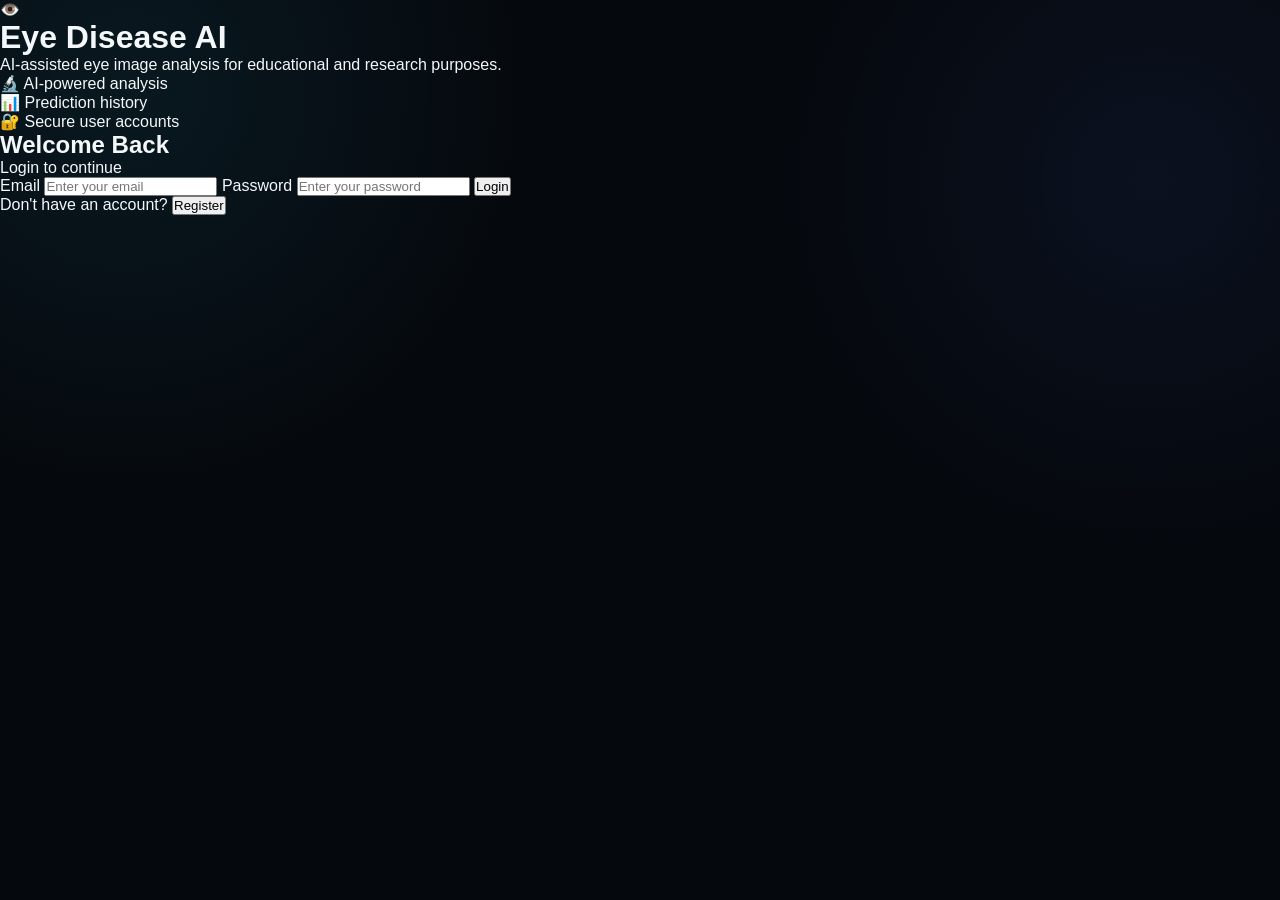
==== frontend/dashboard.html @ 9910bfcf "Initial working version of Eye Disease AI" ====
<!DOCTYPE html>
<html lang="en">

<head>

    <meta charset="UTF-8">

    <meta
        name="viewport"
        content="width=device-width, initial-scale=1.0"
    >

    <title>EyeAI — Intelligent Eye Analysis</title>

    <link
        rel="stylesheet"
        href="style.css"
    >

    <link
        rel="preconnect"
        href="https://fonts.googleapis.com"
    >

    <link
        rel="preconnect"
        href="https://fonts.gstatic.com"
        crossorigin
    >

    <link
        href="https://fonts.googleapis.com/css2?family=Inter:wght@400;500;600;700;800&family=Space+Grotesk:wght@500;600;700&display=swap"
        rel="stylesheet"
    >

</head>


<body>

    <!-- ======================================================
         BACKGROUND
    ======================================================= -->

    <div class="background-glow glow-one"></div>

    <div class="background-glow glow-two"></div>


    <!-- ======================================================
         DASHBOARD
    ======================================================= -->

    <div class="dashboard">


        <!-- ==================================================
             NAVBAR
        =================================================== -->

        <header class="dashboard-header">

            <div class="brand">

                <div class="brand-icon">
                    <span>◉</span>
                </div>

                <div class="brand-text">

                    <h1>
                        EyeAI
                    </h1>

                    <span>
                        Intelligent Vision Analysis
                    </span>

                </div>

            </div>


            <div class="header-right">

                <div class="user-status">

                    <span class="status-dot"></span>

                    <span id="welcome-message">
                        Welcome
                    </span>

                </div>


                <button
                    type="button"
                    id="logout-button"
                    class="logout-button"
                >
                    Logout
                </button>

            </div>

        </header>


        <!-- ==================================================
             MAIN
        =================================================== -->

        <main class="dashboard-content">


            <!-- =================================================
                 HERO
            ================================================== -->

            <section class="hero-section">

                <div class="hero-content">

                    <div class="eyebrow">

                        <span class="eyebrow-dot"></span>

                        AI-POWERED EYE ANALYSIS

                    </div>


                    <h2>

                        See beyond

                        <span>
                            what the eye can see.
                        </span>

                    </h2>


                    <p>

                        Upload a retinal or OCT image and let
                        our AI automatically identify the
                        image type and analyze it using the
                        appropriate trained model.

                    </p>


                    <div class="hero-features">

                        <div>

                            <span>
                                ✦
                            </span>

                            Automatic detection

                        </div>


                        <div>

                            <span>
                                ✦
                            </span>

                            AI-powered analysis

                        </div>


                        <div>

                            <span>
                                ✦
                            </span>

                            Instant results

                        </div>

                    </div>

                </div>


                <div class="hero-visual">

                    <div class="eye-orbit orbit-one"></div>

                    <div class="eye-orbit orbit-two"></div>

                    <div class="eye-core">

                        <div class="eye-pupil"></div>

                    </div>

                    <div class="visual-label">
                        AI VISION
                    </div>

                </div>

            </section>


            <!-- =================================================
                 DASHBOARD STATISTICS
            ================================================== -->

            <section
                class="stats-grid"
                id="dashboard-statistics"
            >

                <div class="stat-card">

                    <div class="stat-card-top">

                        <span class="stat-label">
                            TOTAL SCANS
                        </span>

                        <span class="stat-icon">
                            ◉
                        </span>

                    </div>

                    <strong
                        id="total-scans"
                        class="stat-value"
                    >
                        0
                    </strong>

                    <span class="stat-description">
                        All completed AI analyses
                    </span>

                </div>


                <div class="stat-card">

                    <div class="stat-card-top">

                        <span class="stat-label">
                            THIS WEEK
                        </span>

                        <span class="stat-icon">
                            ↗
                        </span>

                    </div>

                    <strong
                        id="weekly-scans"
                        class="stat-value"
                    >
                        0
                    </strong>

                    <span class="stat-description">
                        Analyses completed this week
                    </span>

                </div>


                <div class="stat-card">

                    <div class="stat-card-top">

                        <span class="stat-label">
                            MOST DETECTED
                        </span>

                        <span class="stat-icon">
                            ✦
                        </span>

                    </div>

                    <strong
                        id="most-detected"
                        class="stat-value stat-value-text"
                    >
                        -
                    </strong>

                    <span class="stat-description">
                        Most frequent prediction
                    </span>

                </div>


                <div class="stat-card">

                    <div class="stat-card-top">

                        <span class="stat-label">
                            AVG CONFIDENCE
                        </span>

                        <span class="stat-icon">
                            ✓
                        </span>

                    </div>

                    <strong
                        id="average-confidence"
                        class="stat-value"
                    >
                        0%
                    </strong>

                    <span class="stat-description">
                        Average model confidence
                    </span>

                </div>

            </section>


            <!-- =================================================
                 UPLOAD CARD
            ================================================== -->

            <section class="upload-card">


                <div class="section-heading">

                    <div>

                        <span class="section-kicker">
                            STEP 01
                        </span>


                        <h2>
                            Upload your image
                        </h2>


                        <p>

                            Our system automatically detects
                            whether your image is a Fundus
                            or OCT scan.

                        </p>

                    </div>


                    <div class="scan-badge">

                        <span class="pulse-dot"></span>

                        AI READY

                    </div>

                </div>


                <!-- =================================================
                     UPLOAD AREA
                ================================================== -->

                <div
                    class="upload-area"
                    id="upload-area"
                >

                    <input
                        type="file"
                        id="image-input"
                        accept="image/jpeg,image/jpg,image/png,image/webp"
                        hidden
                    >


                    <!-- EMPTY STATE -->

                    <div
                        id="upload-empty"
                        class="upload-empty"
                    >

                        <div class="upload-icon">

                            <svg
                                width="34"
                                height="34"
                                viewBox="0 0 24 24"
                                fill="none"
                                stroke="currentColor"
                                stroke-width="1.7"
                                stroke-linecap="round"
                                stroke-linejoin="round"
                            >

                                <path
                                    d="M12 16V4"
                                />

                                <path
                                    d="M7 9l5-5 5 5"
                                />

                                <path
                                    d="M5 20h14"
                                />

                            </svg>

                        </div>


                        <h3>
                            Drop your eye image here
                        </h3>


                        <p>
                            or select an image from your device
                        </p>


                        <button
                            type="button"
                            id="browse-button"
                            class="browse-button"
                        >
                            Browse Image
                        </button>


                        <span class="upload-formats">

                            JPG · JPEG · PNG · WEBP

                            <span>
                                •
                            </span>

                            MAX 10 MB

                        </span>

                    </div>


                    <!-- IMAGE PREVIEW -->

                    <div
                        id="image-preview-container"
                        class="image-preview-container"
                    >

                        <div class="preview-image-wrapper">

                            <img
                                id="image-preview"
                                src=""
                                alt="Selected eye image"
                            >


                            <div class="preview-overlay">

                                <span>
                                    IMAGE READY
                                </span>

                            </div>

                        </div>


                        <div class="preview-details">

                            <div>

                                <span class="preview-label">
                                    SELECTED IMAGE
                                </span>


                                <p
                                    id="selected-image-name"
                                >
                                    -
                                </p>

                            </div>


                            <button
                                type="button"
                                id="change-image-button"
                                class="change-image-button"
                            >
                                Change
                            </button>

                        </div>

                    </div>

                </div>


                <!-- =================================================
                     ANALYZE BUTTON
                ================================================== -->

                <div class="analyze-row">

                    <div
                        id="upload-message"
                        class="upload-message"
                    ></div>


                    <button
                        type="button"
                        id="predict-button"
                        class="analyze-button"
                    >

                        <span class="button-icon">
                            ✦
                        </span>


                        <span class="button-text">
                            Analyze Image
                        </span>


                        <span class="button-arrow">
                            →
                        </span>

                    </button>

                </div>


                <!-- ANALYZING STATE -->

                <div
                    id="analyzing-state"
                    class="analyzing-state"
                >

                    <div class="loading-ring"></div>


                    <div>

                        <strong>
                            Analyzing image...
                        </strong>


                        <span>

                            Detecting scan type and
                            running AI analysis

                        </span>

                    </div>

                </div>


            </section>


            <!-- =================================================
                 RESULT SECTION
            ================================================== -->

            <section
                id="result-section"
                class="result-card hidden"
            >


                <div class="result-header">

                    <div>

                        <span class="section-kicker">
                            STEP 02
                        </span>


                        <h2>
                            AI Analysis
                        </h2>

                    </div>


                    <!-- =================================================
                         REPORT BUTTONS
                    ================================================== -->

                    <div class="result-header-actions">

                        <button
                            type="button"
                            id="generate-report-button"
                            class="report-button"
                        >

                            <span>
                                ↓
                            </span>

                            Generate Report

                        </button>


                        <button
                            type="button"
                            id="print-report-button"
                            class="report-button secondary-report-button"
                        >

                            <span>
                                ⎙
                            </span>

                            Print

                        </button>


                        <div class="result-live">

                            <span class="pulse-dot"></span>

                            ANALYSIS COMPLETE

                        </div>

                    </div>

                </div>


                <!-- =================================================
                     DETECTION INFO
                ================================================== -->

                <div class="detection-strip">


                    <div class="detection-item">

                        <span>
                            IMAGE TYPE
                        </span>


                        <strong id="image-type">
                            -
                        </strong>

                    </div>


                    <div class="detection-divider"></div>


                    <div class="detection-item">

                        <span>
                            AI MODEL
                        </span>


                        <strong id="model-used">
                            -
                        </strong>

                    </div>


                    <div class="detection-divider"></div>


                    <div class="detection-item">

                        <span>
                            DETECTION CONFIDENCE
                        </span>


                        <strong id="image-type-confidence">
                            -
                        </strong>

                    </div>

                </div>


                <!-- =================================================
                     MAIN RESULT
                ================================================== -->

                <div class="result-main">


                    <div class="prediction-block">

                        <span class="result-label">
                            PREDICTED CONDITION
                        </span>


                        <h3 id="prediction">
                            -
                        </h3>


                        <p class="result-subtitle">
                            AI-assisted classification result
                        </p>

                    </div>


                    <!-- CONFIDENCE -->

                    <div class="confidence-block">

                        <span class="result-label">
                            MODEL CONFIDENCE
                        </span>


                        <div class="confidence-value">

                            <strong id="confidence">
                                -
                            </strong>

                        </div>


                        <div class="confidence-track">

                            <div
                                id="confidence-bar"
                                class="confidence-bar"
                            ></div>

                        </div>

                    </div>

                </div>


                <!-- =================================================
                     PROBABILITIES
                ================================================== -->

                <div class="probability-section">

                    <div class="subsection-heading">

                        <div>

                            <span class="section-kicker">
                                MODEL OUTPUT
                            </span>


                            <h3>
                                Class probabilities
                            </h3>

                        </div>

                    </div>


                    <div
                        id="probabilities"
                        class="probabilities"
                    ></div>

                </div>


                <!-- =================================================
                     DISEASE INFORMATION
                ================================================== -->

                <div
                    id="disease-information"
                    class="disease-information"
                >

                    <div class="disease-info-header">

                        <div class="info-icon">
                            ✦
                        </div>


                        <div>

                            <span class="section-kicker">
                                INSIGHT
                            </span>


                            <h3>
                                Condition information
                            </h3>

                        </div>

                    </div>


                    <div class="disease-info-grid">


                        <div class="info-card">

                            <span>
                                FULL NAME
                            </span>


                            <strong id="disease-full-name">
                                -
                            </strong>

                        </div>


                        <div class="info-card">

                            <span>
                                RISK LEVEL
                            </span>


                            <strong id="disease-risk-level">
                                -
                            </strong>

                        </div>


                        <div class="info-card info-card-wide">

                            <span>
                                ABOUT
                            </span>


                            <p id="disease-description">
                                -
                            </p>

                        </div>


                        <div class="info-card info-card-wide">

                            <span>
                                RECOMMENDATION
                            </span>


                            <p id="disease-recommendation">
                                -
                            </p>

                        </div>


                    </div>


                    <div class="medical-disclaimer">

                        <span>
                            ⚠
                        </span>


                        <p>

                            This AI result is intended for
                            educational and research purposes
                            only and should not be considered
                            a medical diagnosis. Consult a
                            qualified eye-care professional
                            for medical advice.

                        </p>

                    </div>

                </div>


            </section>


            <!-- =================================================
                 HISTORY
            ================================================== -->

            <section class="history-card">


                <div class="history-header">

                    <div>

                        <span class="section-kicker">
                            YOUR ACTIVITY
                        </span>


                        <h2>
                            Prediction history
                        </h2>


                        <p>
                            Your previous AI analyses
                            appear here.
                        </p>

                    </div>


                    <div class="history-count">

                        <span id="history-count">
                            0
                        </span>

                        SCANS

                    </div>

                </div>


                <div
                    id="history"
                    class="history"
                >

                    <div class="history-empty">

                        <div class="history-empty-icon">
                            ◌
                        </div>


                        <h3>
                            No predictions yet
                        </h3>


                        <p>

                            Your completed AI analyses
                            will appear here.

                        </p>

                    </div>

                </div>


            </section>


        </main>


        <!-- ==================================================
             FOOTER
        =================================================== -->

        <footer class="dashboard-footer">

            <div>

                <strong>
                    EyeAI
                </strong>

                <span>
                    Intelligent eye image analysis
                </span>

            </div>


            <span>
                AI-assisted • Research focused
            </span>

        </footer>


    </div>


    <!-- ======================================================
         TOAST
    ======================================================= -->

    <div
        id="toast"
        class="toast"
    >

        <span id="toast-icon">
            ✓
        </span>


        <span id="toast-message">
            Done
        </span>

    </div>


    <!-- ======================================================
         JAVASCRIPT
    ======================================================= -->

    <script src="./script.js?v=999"></script>

</body>

</html>
---- frontend/style.css ----
/* ============================================================
   EYEAI — PREMIUM DASHBOARD
   ============================================================ */

* {
    box-sizing: border-box;
    margin: 0;
    padding: 0;
}

:root {
    --bg: #05080d;
    --bg-soft: #090e16;
    --card: rgba(13, 20, 31, 0.82);
    --card-hover: rgba(18, 27, 41, 0.92);

    --border: rgba(255, 255, 255, 0.08);
    --border-bright: rgba(70, 220, 255, 0.28);

    --text: #f4f8fb;
    --text-soft: #9aa8b8;
    --text-muted: #647384;

    --cyan: #35dcff;
    --cyan-soft: rgba(53, 220, 255, 0.12);

    --blue: #4c7dff;
    --green: #46e6a5;

    --danger: #ff6b7a;

    --radius: 22px;
}


/* ============================================================
   BODY
   ============================================================ */

html {
    scroll-behavior: smooth;
}

body {
    min-height: 100vh;

    font-family:
        "Inter",
        Arial,
        sans-serif;

    background:
        radial-gradient(
            circle at 10% 10%,
            rgba(53, 220, 255, 0.08),
            transparent 30%
        ),
        radial-gradient(
            circle at 90% 20%,
            rgba(76, 125, 255, 0.08),
            transparent 28%
        ),
        var(--bg);

    color: var(--text);

    overflow-x: hidden;
}


/* ============================================================
   BACKGROUND GLOW
   ============================================================ */

.background-glow {
    position: fixed;

    width: 500px;
    height: 500px;

    border-radius: 50%;

    filter: blur(120px);

    opacity: 0.08;

    pointer-events: none;

    z-index: 0;
}

.glow-one {
    top: -250px;
    left: -200px;

    background: var(--cyan);
}

.glow-two {
    right: -250px;
    bottom: -250px;

    background: var(--blue);
}


/* ============================================================
   DASHBOARD
   ============================================================ */

.dashboard {
    position: relative;

    min-height: 100vh;

    z-index: 1;
}


/* ============================================================
   HEADER
   ============================================================ */

.dashboard-header {
    position: sticky;

    top: 0;

    z-index: 50;

    height: 82px;

    padding:
        0 5vw;

    display: flex;

    justify-content: space-between;

    align-items: center;

    background:
        rgba(5, 8, 13, 0.78);

    backdrop-filter:
        blur(20px);

    -webkit-backdrop-filter:
        blur(20px);

    border-bottom:
        1px solid var(--border);
}


/* ============================================================
   BRAND
   ============================================================ */

.brand {
    display: flex;

    align-items: center;

    gap: 13px;
}

.brand-icon {
    width: 42px;
    height: 42px;

    display: flex;

    align-items: center;
    justify-content: center;

    border-radius: 13px;

    color: var(--cyan);

    background:
        linear-gradient(
            135deg,
            rgba(53, 220, 255, 0.16),
            rgba(76, 125, 255, 0.08)
        );

    border:
        1px solid
        rgba(53, 220, 255, 0.25);

    box-shadow:
        0 0 25px
        rgba(53, 220, 255, 0.08);
}

.brand-icon span {
    font-size: 25px;

    text-shadow:
        0 0 15px
        rgba(53, 220, 255, 0.8);
}

.brand-text h1 {
    font-family:
        "Space Grotesk",
        sans-serif;

    font-size: 20px;

    letter-spacing: -0.5px;
}

.brand-text span {
    display: block;

    margin-top: 2px;

    font-size: 10px;

    color: var(--text-muted);

    letter-spacing: 1.2px;

    text-transform: uppercase;
}


/* ============================================================
   HEADER RIGHT
   ============================================================ */

.header-right {
    display: flex;

    align-items: center;

    gap: 18px;
}

.user-status {
    display: flex;

    align-items: center;

    gap: 8px;

    color: var(--text-soft);

    font-size: 13px;
}

.status-dot,
.pulse-dot {
    width: 7px;
    height: 7px;

    display: inline-block;

    border-radius: 50%;

    background: var(--green);

    box-shadow:
        0 0 10px
        rgba(70, 230, 165, 0.8);

    animation:
        pulse 2s infinite;
}

@keyframes pulse {

    0%,
    100% {
        opacity: 1;
        transform: scale(1);
    }

    50% {
        opacity: 0.45;
        transform: scale(0.75);
    }
}


/* ============================================================
   LOGOUT
   ============================================================ */

.logout-button {
    padding:
        10px 17px;

    border:
        1px solid var(--border);

    border-radius: 11px;

    background:
        rgba(255, 255, 255, 0.035);

    color: var(--text-soft);

    font-size: 13px;

    cursor: pointer;

    transition:
        0.25s ease;
}

.logout-button:hover {
    color: white;

    border-color:
        rgba(255, 107, 122, 0.35);

    background:
        rgba(255, 107, 122, 0.08);

    transform:
        translateY(-1px);
}


/* ============================================================
   MAIN CONTENT
   ============================================================ */

.dashboard-content {
    width: min(
        1180px,
        92%
    );

    margin:
        0 auto;

    padding:
        70px 0 50px;
}


/* ============================================================
   HERO
   ============================================================ */

.hero-section {
    min-height: 430px;

    display: flex;

    align-items: center;

    justify-content: space-between;

    gap: 60px;

    margin-bottom: 45px;
}

.hero-content {
    max-width: 690px;
}

.eyebrow {
    display: inline-flex;

    align-items: center;

    gap: 9px;

    padding:
        8px 13px;

    margin-bottom: 20px;

    border:
        1px solid
        rgba(53, 220, 255, 0.18);

    border-radius: 100px;

    background:
        rgba(53, 220, 255, 0.055);

    color: var(--cyan);

    font-size: 10px;

    font-weight: 700;

    letter-spacing: 1.8px;
}

.eyebrow-dot {
    width: 6px;
    height: 6px;

    border-radius: 50%;

    background: var(--cyan);

    box-shadow:
        0 0 10px
        var(--cyan);
}

.hero-content h2 {
    max-width: 720px;

    font-family:
        "Space Grotesk",
        sans-serif;

    font-size:
        clamp(46px, 6vw, 76px);

    line-height: 0.98;

    letter-spacing: -3px;

    font-weight: 700;

    margin-bottom: 26px;
}

.hero-content h2 span {
    display: block;

    background:
        linear-gradient(
            90deg,
            var(--cyan),
            #7c9cff
        );

    -webkit-background-clip:
        text;

    background-clip:
        text;

    color: transparent;
}

.hero-content > p {
    max-width: 650px;

    color: var(--text-soft);

    font-size: 16px;

    line-height: 1.75;
}

.hero-features {
    display: flex;

    flex-wrap: wrap;

    gap: 18px;

    margin-top: 28px;
}

.hero-features div {
    color: #8796a8;

    font-size: 12px;

    display: flex;

    align-items: center;

    gap: 7px;
}

.hero-features span {
    color: var(--cyan);
}


/* ============================================================
   HERO VISUAL
   ============================================================ */

.hero-visual {
    position: relative;

    width: 310px;
    height: 310px;

    flex-shrink: 0;

    display: flex;

    align-items: center;
    justify-content: center;
}

.eye-orbit {
    position: absolute;

    border-radius: 50%;

    border:
        1px solid
        rgba(53, 220, 255, 0.12);
}

.orbit-one {
    width: 280px;
    height: 280px;

    animation:
        rotate 18s linear infinite;
}

.orbit-two {
    width: 210px;
    height: 210px;

    border-color:
        rgba(76, 125, 255, 0.15);

    animation:
        rotate-reverse 13s linear infinite;
}

@keyframes rotate {
    from {
        transform: rotate(0);
    }

    to {
        transform: rotate(360deg);
    }
}

@keyframes rotate-reverse {
    from {
        transform: rotate(360deg);
    }

    to {
        transform: rotate(0);
    }
}

.eye-core {
    position: relative;

    width: 145px;
    height: 145px;

    border-radius: 50%;

    display: flex;

    align-items: center;
    justify-content: center;

    background:
        radial-gradient(
            circle,
            rgba(53, 220, 255, 0.28),
            rgba(53, 220, 255, 0.04) 55%,
            transparent 70%
        );

    border:
        1px solid
        rgba(53, 220, 255, 0.28);

    box-shadow:
        0 0 80px
        rgba(53, 220, 255, 0.14),
        inset 0 0 50px
        rgba(53, 220, 255, 0.08);

    animation:
        breathe 4s ease-in-out infinite;
}

@keyframes breathe {

    0%,
    100% {
        transform: scale(1);
    }

    50% {
        transform: scale(1.04);
    }
}

.eye-pupil {
    width: 53px;
    height: 53px;

    border-radius: 50%;

    background:
        radial-gradient(
            circle at 35% 30%,
            #b9f6ff,
            var(--cyan) 18%,
            #0b1e2c 50%,
            #02070b 72%
        );

    box-shadow:
        0 0 35px
        rgba(53, 220, 255, 0.55);
}

.visual-label {
    position: absolute;

    bottom: -8px;

    padding:
        7px 13px;

    border:
        1px solid var(--border);

    border-radius: 100px;

    background:
        rgba(7, 12, 19, 0.8);

    color: var(--text-muted);

    font-size: 9px;

    letter-spacing: 2px;
}


/* ============================================================
   GENERAL CARD
   ============================================================ */

.upload-card,
.result-card,
.history-card {
    position: relative;

    margin-bottom: 24px;

    padding: 34px;

    border:
        1px solid var(--border);

    border-radius: var(--radius);

    background:
        linear-gradient(
            145deg,
            rgba(17, 25, 38, 0.88),
            rgba(8, 13, 21, 0.82)
        );

    box-shadow:
        0 25px 80px
        rgba(0, 0, 0, 0.24);

    overflow: hidden;
}

.upload-card::before,
.result-card::before,
.history-card::before {
    content: "";

    position: absolute;

    top: 0;
    left: 8%;

    width: 84%;
    height: 1px;

    background:
        linear-gradient(
            90deg,
            transparent,
            rgba(53, 220, 255, 0.35),
            transparent
        );
}


/* ============================================================
   SECTION HEADING
   ============================================================ */

.section-heading,
.result-header,
.history-header {
    display: flex;

    align-items: flex-start;

    justify-content: space-between;

    gap: 25px;
}

.section-kicker {
    display: block;

    margin-bottom: 8px;

    color: var(--cyan);

    font-size: 9px;

    font-weight: 700;

    letter-spacing: 1.8px;
}

.section-heading h2,
.result-header h2,
.history-header h2 {
    font-family:
        "Space Grotesk",
        sans-serif;

    font-size: 28px;

    letter-spacing: -1px;
}

.section-heading p,
.history-header p {
    margin-top: 8px;

    color: var(--text-muted);

    font-size: 13px;

    line-height: 1.6;
}


/* ============================================================
   SCAN BADGE
   ============================================================ */

.scan-badge,
.result-live {
    display: flex;

    align-items: center;

    gap: 8px;

    padding:
        8px 12px;

    border:
        1px solid
        rgba(70, 230, 165, 0.16);

    border-radius: 100px;

    color: var(--green);

    background:
        rgba(70, 230, 165, 0.045);

    font-size: 9px;

    font-weight: 700;

    letter-spacing: 1.3px;

    white-space: nowrap;
}


/* ============================================================
   UPLOAD AREA
   ============================================================ */

.upload-area {
    position: relative;

    min-height: 330px;

    margin-top: 30px;

    border:
        1px dashed
        rgba(53, 220, 255, 0.24);

    border-radius: 18px;

    background:
        radial-gradient(
            circle at center,
            rgba(53, 220, 255, 0.035),
            transparent 55%
        );

    transition:
        0.3s ease;
}

.upload-area:hover,
.upload-area.dragover {
    border-color:
        rgba(53, 220, 255, 0.55);

    background:
        radial-gradient(
            circle at center,
            rgba(53, 220, 255, 0.08),
            transparent 60%
        );

    box-shadow:
        inset 0 0 50px
        rgba(53, 220, 255, 0.025);
}


/* ============================================================
   EMPTY UPLOAD
   ============================================================ */

.upload-empty {
    min-height: 330px;

    display: flex;

    flex-direction: column;

    align-items: center;
    justify-content: center;

    text-align: center;

    padding: 30px;
}

.upload-icon {
    width: 70px;
    height: 70px;

    display: flex;

    align-items: center;
    justify-content: center;

    margin-bottom: 20px;

    border:
        1px solid
        rgba(53, 220, 255, 0.2);

    border-radius: 20px;

    color: var(--cyan);

    background:
        rgba(53, 220, 255, 0.055);

    box-shadow:
        0 0 35px
        rgba(53, 220, 255, 0.07);
}

.upload-empty h3 {
    font-family:
        "Space Grotesk",
        sans-serif;

    font-size: 20px;

    margin-bottom: 7px;
}

.upload-empty p {
    color: var(--text-muted);

    font-size: 13px;

    margin-bottom: 20px;
}

.browse-button {
    padding:
        11px 21px;

    border:
        1px solid
        rgba(53, 220, 255, 0.28);

    border-radius: 11px;

    background:
        rgba(53, 220, 255, 0.07);

    color: var(--cyan);

    font-size: 12px;

    font-weight: 600;

    cursor: pointer;

    transition:
        0.25s ease;
}

.browse-button:hover {
    background:
        rgba(53, 220, 255, 0.14);

    border-color:
        rgba(53, 220, 255, 0.5);

    transform:
        translateY(-2px);
}

.upload-formats {
    margin-top: 20px;

    color: var(--text-muted);

    font-size: 9px;

    letter-spacing: 1.1px;
}

.upload-formats span {
    margin: 0 7px;

    color: var(--cyan);
}


/* ============================================================
   IMAGE PREVIEW
   ============================================================ */

.image-preview-container {
    display: none;

    min-height: 330px;

    padding: 25px;
}

.preview-image-wrapper {
    position: relative;

    height: 245px;

    display: flex;

    justify-content: center;
    align-items: center;

    border-radius: 15px;

    overflow: hidden;

    background:
        #05090f;

    border:
        1px solid var(--border);
}

.preview-image-wrapper img {
    max-width: 90%;
    max-height: 220px;

    width: auto;
    height: auto;

    object-fit: contain;

    border-radius: 10px;
}

.preview-overlay {
    position: absolute;

    top: 12px;
    right: 12px;

    padding:
        6px 10px;

    border-radius: 8px;

    background:
        rgba(5, 8, 13, 0.78);

    border:
        1px solid
        rgba(70, 230, 165, 0.18);

    color: var(--green);

    font-size: 8px;

    letter-spacing: 1px;
}

.preview-details {
    display: flex;

    justify-content: space-between;

    align-items: center;

    gap: 15px;

    padding-top: 15px;
}

.preview-label {
    display: block;

    margin-bottom: 5px;

    color: var(--text-muted);

    font-size: 8px;

    letter-spacing: 1.4px;
}

.preview-details p {
    color: var(--text-soft);

    font-size: 13px;

    word-break: break-all;
}

.change-image-button {
    padding:
        8px 13px;

    border:
        1px solid var(--border);

    border-radius: 9px;

    background:
        rgba(255, 255, 255, 0.03);

    color: var(--text-soft);

    cursor: pointer;

    font-size: 11px;
}


/* ============================================================
   ANALYZE ROW
   ============================================================ */

.analyze-row {
    display: flex;

    align-items: center;

    justify-content: space-between;

    gap: 20px;

    margin-top: 22px;
}

.upload-message {
    min-height: 20px;

    color: var(--text-muted);

    font-size: 12px;
}


/* ============================================================
   ANALYZE BUTTON
   ============================================================ */

.analyze-button {
    min-width: 210px;

    padding:
        14px 18px;

    display: flex;

    align-items: center;

    justify-content: center;

    gap: 12px;

    border: 0;

    border-radius: 13px;

    background:
        linear-gradient(
            135deg,
            var(--cyan),
            #4e91ff
        );

    color: #031018;

    font-size: 12px;

    font-weight: 800;

    letter-spacing: 0.3px;

    cursor: pointer;

    box-shadow:
        0 10px 35px
        rgba(53, 220, 255, 0.15);

    transition:
        0.25s ease;
}

.analyze-button:hover {
    transform:
        translateY(-2px);

    box-shadow:
        0 14px 40px
        rgba(53, 220, 255, 0.24);
}

.analyze-button:disabled {
    opacity: 0.5;

    cursor: not-allowed;

    transform: none;
}

.button-icon {
    font-size: 16px;
}

.button-arrow {
    font-size: 18px;
}


/* ============================================================
   ANALYZING STATE
   ============================================================ */

.analyzing-state {
    display: none;

    align-items: center;

    gap: 15px;

    margin-top: 20px;

    padding:
        15px 17px;

    border:
        1px solid
        rgba(53, 220, 255, 0.12);

    border-radius: 13px;

    background:
        rgba(53, 220, 255, 0.035);
}

.analyzing-state strong {
    display: block;

    font-size: 12px;

    margin-bottom: 4px;
}

.analyzing-state span {
    color: var(--text-muted);

    font-size: 11px;
}

.loading-ring {
    width: 25px;
    height: 25px;

    border:
        2px solid
        rgba(53, 220, 255, 0.12);

    border-top-color:
        var(--cyan);

    border-radius: 50%;

    animation:
        spin 0.8s linear infinite;
}

@keyframes spin {
    to {
        transform: rotate(360deg);
    }
}


/* ============================================================
   RESULT
   ============================================================ */

.result-card {
    animation:
        result-in 0.5s ease;
}

@keyframes result-in {

    from {
        opacity: 0;
        transform: translateY(18px);
    }

    to {
        opacity: 1;
        transform: translateY(0);
    }
}


/* ============================================================
   DETECTION STRIP
   ============================================================ */

.detection-strip {
    display: flex;

    align-items: center;

    margin-top: 28px;

    padding:
        18px 20px;

    border:
        1px solid var(--border);

    border-radius: 15px;

    background:
        rgba(255, 255, 255, 0.02);
}

.detection-item {
    flex: 1;
}

.detection-item span {
    display: block;

    margin-bottom: 6px;

    color: var(--text-muted);

    font-size: 8px;

    letter-spacing: 1.4px;
}

.detection-item strong {
    font-size: 13px;

    color: var(--text-soft);
}

.detection-divider {
    width: 1px;

    height: 30px;

    background:
        var(--border);

    margin:
        0 20px;
}


/* ============================================================
   RESULT MAIN
   ============================================================ */

.result-main {
    display: grid;

    grid-template-columns:
        1.4fr 0.8fr;

    gap: 20px;

    margin-top: 20px;
}

.prediction-block,
.confidence-block {
    padding: 25px;

    border:
        1px solid var(--border);

    border-radius: 17px;

    background:
        rgba(255, 255, 255, 0.02);
}

.result-label {
    display: block;

    margin-bottom: 10px;

    color: var(--text-muted);

    font-size: 9px;

    font-weight: 700;

    letter-spacing: 1.5px;
}

#prediction {
    font-family:
        "Space Grotesk",
        sans-serif;

    font-size:
        clamp(28px, 4vw, 42px);

    line-height: 1.05;

    letter-spacing: -1.5px;

    background:
        linear-gradient(
            90deg,
            #fff,
            var(--cyan)
        );

    -webkit-background-clip:
        text;

    background-clip:
        text;

    color: transparent;
}

.result-subtitle {
    margin-top: 10px;

    color: var(--text-muted);

    font-size: 11px;
}

.confidence-value strong {
    font-family:
        "Space Grotesk",
        sans-serif;

    font-size: 38px;

    color: var(--cyan);
}

.confidence-track {
    width: 100%;

    height: 6px;

    margin-top: 16px;

    overflow: hidden;

    border-radius: 20px;

    background:
        rgba(255, 255, 255, 0.06);
}

.confidence-bar {
    width: 0%;

    height: 100%;

    border-radius: 20px;

    background:
        linear-gradient(
            90deg,
            var(--cyan),
            var(--blue)
        );

    box-shadow:
        0 0 14px
        rgba(53, 220, 255, 0.45);

    transition:
        width 1s ease;
}


/* ============================================================
   PROBABILITIES
   ============================================================ */

.probability-section {
    margin-top: 25px;

    padding: 25px;

    border:
        1px solid var(--border);

    border-radius: 17px;

    background:
        rgba(255, 255, 255, 0.02);
}

.subsection-heading h3 {
    font-family:
        "Space Grotesk",
        sans-serif;

    font-size: 18px;
}

.probabilities {
    margin-top: 20px;
}

.probability-row {
    margin-bottom: 17px;
}

.probability-label {
    display: flex;

    justify-content: space-between;

    gap: 20px;

    margin-bottom: 7px;

    color: var(--text-soft);

    font-size: 11px;
}

.probability-label span:last-child {
    color: var(--cyan);

    font-weight: 700;
}

.probability-bar {
    width: 100%;

    height: 7px;

    overflow: hidden;

    border-radius: 20px;

    background:
        rgba(255, 255, 255, 0.055);
}

.probability-fill {
    width: 0%;

    height: 100%;

    border-radius: 20px;

    background:
        linear-gradient(
            90deg,
            #287fff,
            var(--cyan)
        );

    transition:
        width 0.9s ease;
}


/* ============================================================
   DISEASE INFORMATION
   ============================================================ */

.disease-information {
    margin-top: 25px;

    padding: 25px;

    border:
        1px solid
        rgba(53, 220, 255, 0.09);

    border-radius: 17px;

    background:
        rgba(53, 220, 255, 0.025);
}

.disease-info-header {
    display: flex;

    align-items: center;

    gap: 12px;

    margin-bottom: 20px;
}

.info-icon {
    width: 37px;
    height: 37px;

    display: flex;

    align-items: center;
    justify-content: center;

    border-radius: 11px;

    color: var(--cyan);

    background:
        rgba(53, 220, 255, 0.08);

    border:
        1px solid
        rgba(53, 220, 255, 0.12);
}

.disease-info-header h3 {
    font-family:
        "Space Grotesk",
        sans-serif;

    font-size: 18px;
}

.disease-info-grid {
    display: grid;

    grid-template-columns:
        1fr 1fr;

    gap: 12px;
}

.info-card {
    padding: 17px;

    border:
        1px solid var(--border);

    border-radius: 13px;

    background:
        rgba(255, 255, 255, 0.018);
}

.info-card-wide {
    grid-column:
        1 / -1;
}

.info-card > span {
    display: block;

    margin-bottom: 7px;

    color: var(--text-muted);

    font-size: 8px;

    letter-spacing: 1.3px;
}

.info-card strong,
.info-card p {
    color: var(--text-soft);

    font-size: 12px;

    line-height: 1.65;
}

.medical-disclaimer {
    display: flex;

    align-items: flex-start;

    gap: 10px;

    margin-top: 17px;

    padding: 12px;

    border-radius: 11px;

    background:
        rgba(255, 193, 77, 0.04);

    border:
        1px solid
        rgba(255, 193, 77, 0.08);

    color: #8e8b80;

    font-size: 10px;

    line-height: 1.6;
}


/* ============================================================
   HISTORY
   ============================================================ */

.history-header {
    align-items: center;
}

.history-count {
    display: flex;

    flex-direction: column;

    align-items: flex-end;

    gap: 3px;

    color: var(--text-muted);

    font-size: 8px;

    letter-spacing: 1.5px;
}

.history-count span {
    color: var(--cyan);

    font-family:
        "Space Grotesk",
        sans-serif;

    font-size: 28px;

    letter-spacing: 0;
}

.history {
    margin-top: 25px;
}

.history-item {
    display: grid;

    grid-template-columns:
        1.5fr 0.8fr 1fr 0.7fr;

    gap: 15px;

    align-items: center;

    padding:
        17px;

    margin-top: 10px;

    border:
        1px solid var(--border);

    border-radius: 13px;

    background:
        rgba(255, 255, 255, 0.018);

    transition:
        0.2s ease;
}

.history-item:hover {
    background:
        rgba(53, 220, 255, 0.035);

    border-color:
        rgba(53, 220, 255, 0.13);
}

.history-item strong {
    color: var(--text);

    font-size: 12px;
}

.history-item span {
    color: var(--text-muted);

    font-size: 10px;
}

.history-empty {
    min-height: 180px;

    display: flex;

    flex-direction: column;

    align-items: center;
    justify-content: center;

    text-align: center;
}

.history-empty-icon {
    width: 55px;
    height: 55px;

    display: flex;

    align-items: center;
    justify-content: center;

    margin-bottom: 15px;

    border:
        1px solid var(--border);

    border-radius: 17px;

    color: var(--text-muted);

    font-size: 25px;

    background:
        rgba(255, 255, 255, 0.025);
}

.history-empty h3 {
    font-family:
        "Space Grotesk",
        sans-serif;

    font-size: 16px;

    margin-bottom: 5px;
}

.history-empty p {
    color: var(--text-muted);

    font-size: 11px;
}


/* ============================================================
   FOOTER
   ============================================================ */

.dashboard-footer {
    width: min(
        1180px,
        92%
    );

    margin:
        0 auto;

    padding:
        25px 0 35px;

    display: flex;

    justify-content: space-between;

    gap: 20px;

    border-top:
        1px solid var(--border);

    color: var(--text-muted);

    font-size: 10px;
}

.dashboard-footer strong {
    display: block;

    margin-bottom: 4px;

    color: var(--text-soft);

    font-family:
        "Space Grotesk",
        sans-serif;

    font-size: 13px;
}

.dashboard-footer span {
    letter-spacing: 0.3px;
}


/* ============================================================
   TOAST
   ============================================================ */

.toast {
    position: fixed;

    right: 25px;
    bottom: 25px;

    z-index: 100;

    display: flex;

    align-items: center;

    gap: 10px;

    padding:
        12px 16px;

    border:
        1px solid var(--border);

    border-radius: 12px;

    background:
        rgba(12, 19, 29, 0.92);

    backdrop-filter:
        blur(15px);

    color: var(--text);

    font-size: 11px;

    box-shadow:
        0 15px 50px
        rgba(0, 0, 0, 0.3);

    transform:
        translateY(20px);

    opacity: 0;

    pointer-events: none;

    transition:
        0.3s ease;
}

.toast.show {
    transform:
        translateY(0);

    opacity: 1;
}

#toast-icon {
    color: var(--green);
}


/* ============================================================
   HIDDEN
   ============================================================ */

.hidden {
    display: none !important;
}


/* ============================================================
   RESPONSIVE
   ============================================================ */

@media (max-width: 900px) {

    .hero-section {
        min-height: auto;

        flex-direction: column;

        align-items: flex-start;

        gap: 35px;
    }

    .hero-visual {
        align-self: center;
    }

    .result-main {
        grid-template-columns: 1fr;
    }

}


@media (max-width: 700px) {

    .dashboard-header {
        height: auto;

        padding:
            15px 4%;

        gap: 15px;
    }

    .brand-text span {
        display: none;
    }

    .user-status {
        display: none;
    }

    .dashboard-content {
        width: 92%;

        padding-top: 45px;
    }

    .hero-content h2 {
        font-size: 46px;

        letter-spacing: -2px;
    }

    .hero-visual {
        width: 240px;
        height: 240px;
    }

    .orbit-one {
        width: 220px;
        height: 220px;
    }

    .orbit-two {
        width: 165px;
        height: 165px;
    }

    .eye-core {
        width: 115px;
        height: 115px;
    }

    .eye-pupil {
        width: 42px;
        height: 42px;
    }

    .upload-card,
    .result-card,
    .history-card {
        padding: 22px;

        border-radius: 18px;
    }

    .section-heading,
    .result-header,
    .history-header {
        flex-direction: column;
    }

    .scan-badge,
    .result-live {
        align-self: flex-start;
    }

    .analyze-row {
        flex-direction: column;

        align-items: stretch;
    }

    .analyze-button {
        width: 100%;
    }

    .detection-strip {
        flex-direction: column;

        align-items: stretch;

        gap: 15px;
    }

    .detection-divider {
        width: 100%;
        height: 1px;

        margin: 0;
    }

    .disease-info-grid {
        grid-template-columns: 1fr;
    }

    .info-card-wide {
        grid-column: auto;
    }

    .history-item {
        grid-template-columns: 1fr 1fr;
    }

    .dashboard-footer {
        flex-direction: column;
    }

}


@media (max-width: 450px) {

    .brand-text h1 {
        font-size: 18px;
    }

    .hero-content h2 {
        font-size: 39px;
    }

    .hero-content > p {
        font-size: 14px;
    }

    .hero-features {
        flex-direction: column;

        gap: 10px;
    }

    .upload-area {
        min-height: 300px;
    }

    .upload-empty {
        min-height: 300px;

        padding: 20px;
    }

    .preview-image-wrapper {
        height: 210px;
    }

    .disease-information,
    .probability-section,
    .prediction-block,
    .confidence-block {
        padding: 18px;
    }

    .history-item {
        grid-template-columns: 1fr;
    }

}
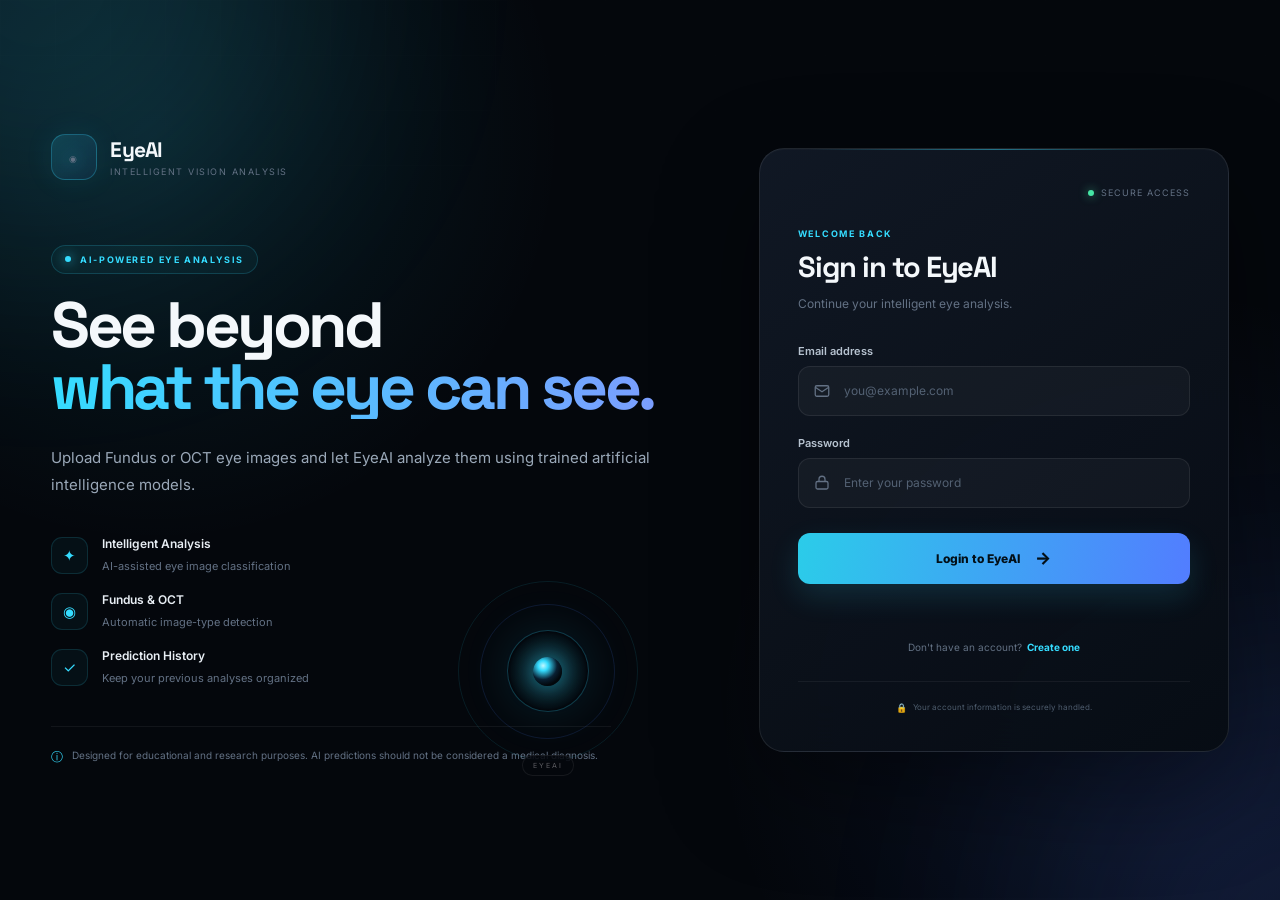
==== commit 6ed32d3c: "code release 18 aug" ====
--- a/frontend/dashboard.html
+++ b/frontend/dashboard.html
@@ -92,17 +92,138 @@
                     </span>
 
                 </div>
-
-
-                <button
-                    type="button"
-                    id="logout-button"
-                    class="logout-button"
-                >
-                    Logout
-                </button>
-
-            </div>
+                <!-- USER PROFILE BUTTON -->
+<button
+    type="button"
+    id="profile-button"
+    class="profile-button"
+    aria-label="Open user profile"
+>
+    <span class="profile-avatar" id="profile-avatar">
+        U
+    </span>
+
+    <span class="profile-button-info">
+        <strong id="profile-name">
+            User
+        </strong>
+
+        <small id="profile-email">
+            user@example.com
+        </small>
+    </span>
+
+    <span class="profile-chevron">
+        ▾
+    </span>
+</button>
+
+
+<!-- USER PROFILE POPUP -->
+<div
+    id="profile-popup"
+    class="profile-popup hidden"
+>
+
+    <div class="profile-popup-header">
+
+        <div
+            class="profile-large-avatar"
+            id="profile-large-avatar"
+        >
+            U
+        </div>
+
+        <div>
+
+            <h3 id="profile-popup-name">
+                User
+            </h3>
+
+            <span id="profile-popup-email">
+                user@example.com
+            </span>
+
+        </div>
+
+    </div>
+
+
+    <div class="profile-divider"></div>
+
+
+    <div class="profile-detail">
+
+        <span class="profile-detail-icon">
+            🆔
+        </span>
+
+        <div>
+
+            <small>
+                USER ID
+            </small>
+
+            <strong id="profile-user-id">
+                —
+            </strong>
+
+        </div>
+
+    </div>
+
+
+    <div class="profile-detail">
+
+        <span class="profile-detail-icon">
+            ✉
+        </span>
+
+        <div>
+
+            <small>
+                EMAIL
+            </small>
+
+            <strong id="profile-detail-email">
+                —
+            </strong>
+
+        </div>
+
+    </div>
+
+
+    <div class="profile-detail">
+
+        <span class="profile-detail-icon">
+            👤
+        </span>
+
+        <div>
+
+            <small>
+                ACCOUNT NAME
+            </small>
+
+            <strong id="profile-detail-name">
+                —
+            </strong>
+
+        </div>
+
+    </div>
+
+
+    <button
+        type="button"
+        id="profile-logout-button"
+        class="profile-logout-button"
+    >
+        Logout
+    </button>
+
+
 
         </header>
 
--- a/frontend/style.css
+++ b/frontend/style.css
@@ -2112,4 +2112,2123 @@
         grid-template-columns: 1fr;
     }
 
+}
+
+
+/* ============================================================
+   EYEAi — PREMIUM LOGIN / REGISTER PAGE
+   ============================================================ */
+
+
+/* ============================================================
+   AUTH VARIABLES
+   ============================================================ */
+
+:root {
+    --auth-bg: #04070c;
+    --auth-card: rgba(10, 16, 25, 0.92);
+    --auth-border: rgba(255, 255, 255, 0.09);
+
+    --auth-cyan: #35dcff;
+    --auth-blue: #527dff;
+
+    --auth-text: #f4f8fb;
+    --auth-soft: #9aa8b8;
+    --auth-muted: #637184;
+
+    --auth-danger: #ff6b7a;
+}
+
+
+/* ============================================================
+   AUTH BODY
+   ============================================================ */
+
+body.auth-page {
+
+    min-height: 100vh;
+
+    margin: 0;
+
+    background:
+        radial-gradient(
+            circle at 12% 15%,
+            rgba(53, 220, 255, 0.10),
+            transparent 30%
+        ),
+
+        radial-gradient(
+            circle at 90% 80%,
+            rgba(76, 125, 255, 0.10),
+            transparent 32%
+        ),
+
+        #04070c;
+
+    color: var(--auth-text);
+
+    overflow-x: hidden;
+}
+
+
+/* ============================================================
+   BACKGROUND
+   ============================================================ */
+
+.auth-background {
+
+    position: fixed;
+
+    inset: 0;
+
+    overflow: hidden;
+
+    pointer-events: none;
+
+    z-index: 0;
+}
+
+
+.auth-glow {
+
+    position: absolute;
+
+    width: 520px;
+
+    height: 520px;
+
+    border-radius: 50%;
+
+    filter: blur(130px);
+
+    opacity: 0.13;
+}
+
+
+.auth-glow-one {
+
+    top: -280px;
+
+    left: -220px;
+
+    background: var(--auth-cyan);
+}
+
+
+.auth-glow-two {
+
+    right: -280px;
+
+    bottom: -300px;
+
+    background: var(--auth-blue);
+}
+
+
+/* ============================================================
+   GRID
+   ============================================================ */
+
+.grid-overlay {
+
+    position: absolute;
+
+    inset: 0;
+
+    opacity: 0.20;
+
+    background-image:
+
+        linear-gradient(
+            rgba(255,255,255,0.025) 1px,
+            transparent 1px
+        ),
+
+        linear-gradient(
+            90deg,
+            rgba(255,255,255,0.025) 1px,
+            transparent 1px
+        );
+
+    background-size: 55px 55px;
+
+    mask-image:
+        linear-gradient(
+            to bottom,
+            black,
+            transparent 85%
+        );
+
+    -webkit-mask-image:
+        linear-gradient(
+            to bottom,
+            black,
+            transparent 85%
+        );
+}
+
+
+/* ============================================================
+   AUTH CONTAINER
+   ============================================================ */
+
+.auth-container {
+
+    position: relative;
+
+    z-index: 1;
+
+    width: min(1240px, 92%);
+
+    min-height: 100vh;
+
+    margin: auto;
+
+    padding: 55px 0;
+
+    display: grid;
+
+    grid-template-columns:
+        minmax(0, 1fr)
+        470px;
+
+    align-items: center;
+
+    gap: 90px;
+}
+
+
+/* ============================================================
+   LEFT HERO
+   ============================================================ */
+
+.auth-hero {
+
+    position: relative;
+
+    min-height: 650px;
+
+    display: flex;
+
+    flex-direction: column;
+
+    justify-content: center;
+
+    padding: 30px 0;
+}
+
+
+/* ============================================================
+   BRAND
+   ============================================================ */
+
+.auth-brand {
+
+    display: flex;
+
+    align-items: center;
+
+    gap: 13px;
+
+    margin-bottom: 65px;
+}
+
+
+.auth-brand-icon {
+
+    width: 46px;
+
+    height: 46px;
+
+    display: flex;
+
+    align-items: center;
+
+    justify-content: center;
+
+    border-radius: 14px;
+
+    color: var(--auth-cyan);
+
+    background:
+        linear-gradient(
+            135deg,
+            rgba(53,220,255,0.16),
+            rgba(76,125,255,0.08)
+        );
+
+    border:
+        1px solid
+        rgba(53,220,255,0.28);
+
+    box-shadow:
+        0 0 30px
+        rgba(53,220,255,0.08);
+}
+
+
+.auth-brand-icon span {
+
+    font-size: 23px;
+
+    text-shadow:
+        0 0 18px
+        rgba(53,220,255,0.8);
+}
+
+
+.auth-brand h1 {
+
+    margin: 0;
+
+    font-family:
+        "Space Grotesk",
+        sans-serif;
+
+    font-size: 21px;
+
+    letter-spacing: -0.7px;
+}
+
+
+.auth-brand span {
+
+    display: block;
+
+    margin-top: 3px;
+
+    color: var(--auth-muted);
+
+    font-size: 9px;
+
+    letter-spacing: 1.5px;
+
+    text-transform: uppercase;
+}
+
+
+/* ============================================================
+   BADGE
+   ============================================================ */
+
+.auth-badge {
+
+    width: fit-content;
+
+    display: flex;
+
+    align-items: center;
+
+    gap: 9px;
+
+    padding: 8px 13px;
+
+    margin-bottom: 20px;
+
+    border:
+        1px solid
+        rgba(53,220,255,0.18);
+
+    border-radius: 100px;
+
+    background:
+        rgba(53,220,255,0.045);
+
+    color: var(--auth-cyan);
+
+    font-size: 9px;
+
+    font-weight: 700;
+
+    letter-spacing: 1.6px;
+}
+
+
+.auth-badge-dot {
+
+    width: 6px;
+
+    height: 6px;
+
+    border-radius: 50%;
+
+    background:
+        var(--auth-cyan);
+
+    box-shadow:
+        0 0 12px
+        var(--auth-cyan);
+
+    animation:
+        authPulse 2s infinite;
+}
+
+
+@keyframes authPulse {
+
+    0%,
+    100% {
+        opacity: 1;
+
+        transform: scale(1);
+    }
+
+    50% {
+        opacity: 0.45;
+
+        transform: scale(0.75);
+    }
+}
+
+
+/* ============================================================
+   HERO HEADING
+   ============================================================ */
+
+.auth-hero-content h2 {
+
+    max-width: 700px;
+
+    margin: 0 0 25px;
+
+    font-family:
+        "Space Grotesk",
+        sans-serif;
+
+    font-size:
+        clamp(48px, 5vw, 76px);
+
+    line-height: 0.98;
+
+    letter-spacing: -3.5px;
+
+    font-weight: 700;
+}
+
+
+.auth-hero-content h2 span {
+
+    display: block;
+
+    background:
+        linear-gradient(
+            90deg,
+            var(--auth-cyan),
+            #7c9cff
+        );
+
+    -webkit-background-clip:
+        text;
+
+    background-clip:
+        text;
+
+    color: transparent;
+}
+
+
+.auth-hero-content p {
+
+    max-width: 600px;
+
+    margin: 0;
+
+    color: var(--auth-soft);
+
+    font-size: 15px;
+
+    line-height: 1.8;
+}
+
+
+/* ============================================================
+   FEATURES
+   ============================================================ */
+
+.auth-feature-list {
+
+    display: flex;
+
+    flex-direction: column;
+
+    gap: 18px;
+
+    margin-top: 38px;
+}
+
+
+.auth-feature {
+
+    display: flex;
+
+    align-items: center;
+
+    gap: 14px;
+}
+
+
+.auth-feature-icon {
+
+    width: 37px;
+
+    height: 37px;
+
+    flex-shrink: 0;
+
+    display: flex;
+
+    align-items: center;
+
+    justify-content: center;
+
+    border:
+        1px solid
+        rgba(53,220,255,0.14);
+
+    border-radius: 11px;
+
+    background:
+        rgba(53,220,255,0.045);
+
+    color: var(--auth-cyan);
+
+    font-size: 15px;
+}
+
+
+.auth-feature strong {
+
+    display: block;
+
+    margin-bottom: 3px;
+
+    color: #e8eef4;
+
+    font-size: 12px;
+
+    font-weight: 600;
+}
+
+
+.auth-feature span {
+
+    color: var(--auth-muted);
+
+    font-size: 11px;
+}
+
+
+/* ============================================================
+   DISCLAIMER
+   ============================================================ */
+
+.auth-disclaimer {
+
+    max-width: 560px;
+
+    display: flex;
+
+    align-items: flex-start;
+
+    gap: 9px;
+
+    margin-top: 40px;
+
+    padding-top: 20px;
+
+    border-top:
+        1px solid
+        rgba(255,255,255,0.06);
+
+    color: var(--auth-muted);
+
+    font-size: 10px;
+
+    line-height: 1.6;
+}
+
+
+.auth-disclaimer span {
+
+    color: var(--auth-cyan);
+
+    font-size: 12px;
+}
+
+
+.auth-disclaimer p {
+
+    margin: 0;
+}
+
+
+/* ============================================================
+   DECORATIVE EYE
+   ============================================================ */
+
+.auth-eye {
+
+    position: absolute;
+
+    right: 5%;
+
+    bottom: 35px;
+
+    width: 180px;
+
+    height: 180px;
+
+    display: flex;
+
+    align-items: center;
+
+    justify-content: center;
+
+    pointer-events: none;
+}
+
+
+.auth-eye-ring {
+
+    position: absolute;
+
+    border-radius: 50%;
+
+    border:
+        1px solid
+        rgba(53,220,255,0.10);
+}
+
+
+.auth-eye .ring-1 {
+
+    width: 180px;
+
+    height: 180px;
+
+    animation:
+        authRotate 18s linear infinite;
+}
+
+
+.auth-eye .ring-2 {
+
+    width: 135px;
+
+    height: 135px;
+
+    border-color:
+        rgba(76,125,255,0.14);
+
+    animation:
+        authRotateReverse 13s linear infinite;
+}
+
+
+@keyframes authRotate {
+
+    from {
+        transform: rotate(0deg);
+    }
+
+    to {
+        transform: rotate(360deg);
+    }
+}
+
+
+@keyframes authRotateReverse {
+
+    from {
+        transform: rotate(360deg);
+    }
+
+    to {
+        transform: rotate(0deg);
+    }
+}
+
+
+.auth-eye-core {
+
+    width: 82px;
+
+    height: 82px;
+
+    display: flex;
+
+    align-items: center;
+
+    justify-content: center;
+
+    border-radius: 50%;
+
+    background:
+        radial-gradient(
+            circle,
+            rgba(53,220,255,0.25),
+            rgba(53,220,255,0.03) 65%,
+            transparent 70%
+        );
+
+    border:
+        1px solid
+        rgba(53,220,255,0.25);
+
+    box-shadow:
+        0 0 50px
+        rgba(53,220,255,0.12);
+
+    animation:
+        authBreathe 4s ease-in-out infinite;
+}
+
+
+@keyframes authBreathe {
+
+    0%,
+    100% {
+        transform: scale(1);
+    }
+
+    50% {
+        transform: scale(1.05);
+    }
+}
+
+
+.auth-eye-pupil {
+
+    width: 29px;
+
+    height: 29px;
+
+    border-radius: 50%;
+
+    background:
+        radial-gradient(
+            circle at 35% 30%,
+            #c2f7ff,
+            var(--auth-cyan) 18%,
+            #092033 50%,
+            #02070b 72%
+        );
+
+    box-shadow:
+        0 0 25px
+        rgba(53,220,255,0.55);
+}
+
+
+.auth-eye-label {
+
+    position: absolute;
+
+    bottom: -15px;
+
+    padding: 5px 10px;
+
+    border:
+        1px solid
+        rgba(255,255,255,0.07);
+
+    border-radius: 100px;
+
+    background:
+        rgba(5,8,13,0.85);
+
+    color:
+        rgba(255,255,255,0.35);
+
+    font-size: 7px;
+
+    letter-spacing: 2px;
+}
+
+
+/* ============================================================
+   AUTH CARD
+   ============================================================ */
+
+.auth-card {
+
+    position: relative;
+
+    width: 100%;
+
+    padding: 38px;
+
+    border:
+        1px solid
+        var(--auth-border);
+
+    border-radius: 25px;
+
+    background:
+        linear-gradient(
+            145deg,
+            rgba(17,25,38,0.95),
+            rgba(7,12,19,0.94)
+        );
+
+    box-shadow:
+        0 35px 100px
+        rgba(0,0,0,0.40),
+
+        inset 0 1px 0
+        rgba(255,255,255,0.025);
+
+    backdrop-filter:
+        blur(25px);
+
+    -webkit-backdrop-filter:
+        blur(25px);
+}
+
+
+.auth-card::before {
+
+    content: "";
+
+    position: absolute;
+
+    top: 0;
+
+    left: 10%;
+
+    width: 80%;
+
+    height: 1px;
+
+    background:
+        linear-gradient(
+            90deg,
+            transparent,
+            rgba(53,220,255,0.45),
+            transparent
+        );
+}
+
+
+/* ============================================================
+   CARD TOP
+   ============================================================ */
+
+.auth-card-top {
+
+    display: flex;
+
+    justify-content: flex-end;
+
+    margin-bottom: 30px;
+}
+
+
+.auth-security {
+
+    display: flex;
+
+    align-items: center;
+
+    gap: 7px;
+
+    color: var(--auth-muted);
+
+    font-size: 9px;
+
+    letter-spacing: 1px;
+
+    text-transform: uppercase;
+}
+
+
+.security-dot {
+
+    width: 6px;
+
+    height: 6px;
+
+    border-radius: 50%;
+
+    background: #46e6a5;
+
+    box-shadow:
+        0 0 10px
+        rgba(70,230,165,0.7);
+}
+
+
+/* ============================================================
+   AUTH HEADING
+   ============================================================ */
+
+.auth-heading {
+
+    margin-bottom: 30px;
+}
+
+
+.auth-step {
+
+    display: block;
+
+    margin-bottom: 9px;
+
+    color: var(--auth-cyan);
+
+    font-size: 9px;
+
+    font-weight: 700;
+
+    letter-spacing: 1.7px;
+}
+
+
+.auth-heading h2 {
+
+    margin: 0 0 9px;
+
+    font-family:
+        "Space Grotesk",
+        sans-serif;
+
+    font-size: 29px;
+
+    letter-spacing: -1.1px;
+
+    color: var(--auth-text);
+}
+
+
+.auth-heading p {
+
+    margin: 0;
+
+    color: var(--auth-muted);
+
+    font-size: 12px;
+
+    line-height: 1.6;
+}
+
+
+/* ============================================================
+   FORM
+   ============================================================ */
+
+.auth-form {
+
+    display: flex;
+
+    flex-direction: column;
+
+    gap: 20px;
+}
+
+
+.form-field {
+
+    display: flex;
+
+    flex-direction: column;
+
+    gap: 8px;
+}
+
+
+.form-field label {
+
+    color: #b7c3d0;
+
+    font-size: 11px;
+
+    font-weight: 600;
+}
+
+
+.label-row {
+
+    display: flex;
+
+    justify-content: space-between;
+
+    align-items: center;
+}
+
+
+.input-wrapper {
+
+    position: relative;
+
+    width: 100%;
+}
+
+
+.input-icon {
+
+    position: absolute;
+
+    left: 15px;
+
+    top: 50%;
+
+    transform: translateY(-50%);
+
+    display: flex;
+
+    color: #637184;
+
+    pointer-events: none;
+
+    transition: 0.2s ease;
+}
+
+
+.input-wrapper input {
+
+    width: 100%;
+
+    height: 50px;
+
+    padding:
+        0 15px 0 45px;
+
+    border:
+        1px solid
+        rgba(255,255,255,0.08);
+
+    border-radius: 12px;
+
+    outline: none;
+
+    background:
+        rgba(255,255,255,0.035);
+
+    color: #f4f8fb;
+
+    font-family:
+        "Inter",
+        Arial,
+        sans-serif;
+
+    font-size: 12px;
+
+    transition:
+        border-color 0.2s ease,
+        background 0.2s ease,
+        box-shadow 0.2s ease;
+}
+
+
+.input-wrapper input::placeholder {
+
+    color: #536173;
+}
+
+
+.input-wrapper input:hover {
+
+    border-color:
+        rgba(255,255,255,0.13);
+}
+
+
+.input-wrapper input:focus {
+
+    border-color:
+        rgba(53,220,255,0.42);
+
+    background:
+        rgba(53,220,255,0.035);
+
+    box-shadow:
+        0 0 0 3px
+        rgba(53,220,255,0.055);
+}
+
+
+.input-wrapper:focus-within .input-icon {
+
+    color:
+        var(--auth-cyan);
+}
+
+
+.field-hint {
+
+    color: #526173;
+
+    font-size: 9px;
+
+    margin-top: -2px;
+}
+
+
+/* ============================================================
+   SUBMIT BUTTON
+   ============================================================ */
+
+.auth-submit {
+
+    position: relative;
+
+    width: 100%;
+
+    height: 51px;
+
+    margin-top: 5px;
+
+    display: flex;
+
+    align-items: center;
+
+    justify-content: center;
+
+    gap: 15px;
+
+    border: 0;
+
+    border-radius: 12px;
+
+    background:
+        linear-gradient(
+            100deg,
+            #2bcce9,
+            #527dff
+        );
+
+    color: #031018;
+
+    font-family:
+        "Inter",
+        Arial,
+        sans-serif;
+
+    font-size: 12px;
+
+    font-weight: 800;
+
+    cursor: pointer;
+
+    box-shadow:
+        0 12px 30px
+        rgba(53,220,255,0.14);
+
+    transition:
+        transform 0.2s ease,
+        box-shadow 0.2s ease,
+        filter 0.2s ease;
+}
+
+
+.auth-submit:hover {
+
+    transform:
+        translateY(-2px);
+
+    box-shadow:
+        0 17px 35px
+        rgba(53,220,255,0.20);
+
+    filter:
+        brightness(1.07);
+}
+
+
+.auth-submit:active {
+
+    transform:
+        translateY(0);
+}
+
+
+.auth-submit:disabled {
+
+    opacity: 0.65;
+
+    cursor: not-allowed;
+
+    transform: none;
+}
+
+
+.submit-arrow {
+
+    font-size: 17px;
+
+    line-height: 1;
+
+    transition:
+        transform 0.2s ease;
+}
+
+
+.auth-submit:hover .submit-arrow {
+
+    transform:
+        translateX(4px);
+}
+
+
+/* ============================================================
+   MESSAGES
+   ============================================================ */
+
+.auth-message {
+
+    min-height: 17px;
+
+    margin: -5px 0 0;
+
+    text-align: center;
+
+    color: var(--auth-danger);
+
+    font-size: 10px;
+
+    line-height: 1.5;
+}
+
+
+/* ============================================================
+   SWITCH
+   ============================================================ */
+
+.auth-switch {
+
+    display: flex;
+
+    justify-content: center;
+
+    align-items: center;
+
+    gap: 5px;
+
+    margin-top: 25px;
+
+    color: var(--auth-muted);
+
+    font-size: 10px;
+}
+
+
+.auth-switch button {
+
+    padding: 0;
+
+    border: 0;
+
+    background: transparent;
+
+    color: var(--auth-cyan);
+
+    font-family: inherit;
+
+    font-size: 10px;
+
+    font-weight: 700;
+
+    cursor: pointer;
+}
+
+
+.auth-switch button:hover {
+
+    text-decoration:
+        underline;
+}
+
+
+/* ============================================================
+   FOOTER
+   ============================================================ */
+
+.auth-footer {
+
+    display: flex;
+
+    justify-content: center;
+
+    align-items: center;
+
+    gap: 6px;
+
+    margin-top: 28px;
+
+    padding-top: 20px;
+
+    border-top:
+        1px solid
+        rgba(255,255,255,0.055);
+
+    color: #4e5d6e;
+
+    font-size: 8px;
+
+    text-align: center;
+}
+
+
+.auth-footer span {
+
+    font-size: 9px;
+}
+
+
+/* ============================================================
+   HIDDEN
+   ============================================================ */
+
+.auth-section.hidden {
+
+    display: none !important;
+}
+
+
+/* ============================================================
+   REGISTER ANIMATION
+   ============================================================ */
+
+.auth-section:not(.hidden) {
+
+    animation:
+        authSectionIn 0.35s ease;
+}
+
+
+@keyframes authSectionIn {
+
+    from {
+
+        opacity: 0;
+
+        transform:
+            translateY(8px);
+    }
+
+    to {
+
+        opacity: 1;
+
+        transform:
+            translateY(0);
+    }
+}
+
+
+/* ============================================================
+   SELECTION
+   ============================================================ */
+
+.auth-page ::selection {
+
+    background:
+        rgba(53,220,255,0.25);
+
+    color: white;
+}
+
+
+/* ============================================================
+   MOBILE — 900px
+   ============================================================ */
+
+@media (max-width: 900px) {
+
+    .auth-container {
+
+        width: min(600px, 92%);
+
+        grid-template-columns: 1fr;
+
+        gap: 25px;
+
+        padding:
+            35px 0;
+    }
+
+
+    .auth-hero {
+
+        min-height: auto;
+
+        padding: 10px 0;
+
+        text-align: center;
+
+        align-items: center;
+    }
+
+
+    .auth-brand {
+
+        margin-bottom: 35px;
+    }
+
+
+    .auth-badge {
+
+        margin-left: auto;
+
+        margin-right: auto;
+    }
+
+
+    .auth-hero-content h2 {
+
+        font-size:
+            clamp(40px, 9vw, 60px);
+
+        letter-spacing:
+            -2.5px;
+    }
+
+
+    .auth-hero-content p {
+
+        margin-left: auto;
+
+        margin-right: auto;
+    }
+
+
+    .auth-feature-list {
+
+        width: 100%;
+
+        max-width: 500px;
+
+        text-align: left;
+    }
+
+
+    .auth-disclaimer {
+
+        text-align: left;
+
+        margin-left: auto;
+
+        margin-right: auto;
+    }
+
+
+    .auth-eye {
+
+        display: none;
+    }
+
+
+    .auth-card {
+
+        max-width: 470px;
+
+        margin:
+            0 auto;
+    }
+}
+
+
+/* ============================================================
+   MOBILE — 600px
+   ============================================================ */
+
+@media (max-width: 600px) {
+
+    .auth-container {
+
+        width: 92%;
+
+        padding:
+            25px 0;
+    }
+
+
+    .auth-hero {
+
+        display: none;
+    }
+
+
+    .auth-card {
+
+        padding: 28px 22px;
+
+        border-radius: 21px;
+    }
+
+
+    .auth-card-top {
+
+        margin-bottom: 25px;
+    }
+
+
+    .auth-heading h2 {
+
+        font-size: 25px;
+    }
+
+
+    .auth-heading p {
+
+        font-size: 11px;
+    }
+
+
+    .auth-form {
+
+        gap: 17px;
+    }
+
+
+    .input-wrapper input {
+
+        height: 48px;
+    }
+
+
+    .auth-submit {
+
+        height: 49px;
+    }
+}
+
+
+/* ============================================================
+   SMALL MOBILE — 400px
+   ============================================================ */
+
+@media (max-width: 400px) {
+
+    .auth-container {
+
+        width: 94%;
+    }
+
+
+    .auth-card {
+
+        padding:
+            24px 18px;
+    }
+
+
+    .auth-card-top {
+
+        margin-bottom: 22px;
+    }
+
+
+    .auth-heading {
+
+        margin-bottom: 25px;
+    }
+
+
+    .auth-heading h2 {
+
+        font-size: 23px;
+    }
+
+
+    .auth-switch {
+
+        flex-direction: column;
+
+        gap: 7px;
+    }
+}
+
+/* ============================================================
+   EYEAi USER PROFILE
+   ============================================================ */
+
+.profile-button {
+
+    position: relative;
+
+    display: flex;
+
+    align-items: center;
+
+    gap: 10px;
+
+    min-width: 190px;
+
+    padding:
+        7px 10px;
+
+    border:
+        1px solid rgba(255,255,255,0.07);
+
+    border-radius:
+        14px;
+
+    background:
+        rgba(255,255,255,0.025);
+
+    color:
+        #f4f8fb;
+
+    cursor:
+        pointer;
+
+    transition:
+        all .25s ease;
+}
+
+
+.profile-button:hover {
+
+    border-color:
+        rgba(53,220,255,0.20);
+
+    background:
+        rgba(53,220,255,0.035);
+
+    transform:
+        translateY(-1px);
+}
+
+
+.profile-avatar {
+
+    width:
+        34px;
+
+    height:
+        34px;
+
+    flex-shrink: 0;
+
+    display:
+        flex;
+
+    align-items:
+        center;
+
+    justify-content:
+        center;
+
+    border-radius:
+        11px;
+
+    background:
+        linear-gradient(
+            135deg,
+            #2bd7ef,
+            #527dff
+        );
+
+    color:
+        #031018;
+
+    font-size:
+        13px;
+
+    font-weight:
+        800;
+
+    box-shadow:
+        0 0 20px
+        rgba(53,220,255,0.12);
+}
+
+
+.profile-button-info {
+
+    min-width:
+        0;
+
+    flex: 1;
+
+    display:
+        flex;
+
+    flex-direction:
+        column;
+
+    align-items:
+        flex-start;
+
+    gap:
+        2px;
+}
+
+
+.profile-button-info strong {
+
+    max-width:
+        125px;
+
+    overflow:
+        hidden;
+
+    text-overflow:
+        ellipsis;
+
+    white-space:
+        nowrap;
+
+    color:
+        #e8eef4;
+
+    font-size:
+        11px;
+}
+
+
+.profile-button-info small {
+
+    max-width:
+        125px;
+
+    overflow:
+        hidden;
+
+    text-overflow:
+        ellipsis;
+
+    white-space:
+        nowrap;
+
+    color:
+        #657487;
+
+    font-size:
+        8px;
+}
+
+
+.profile-chevron {
+
+    color:
+        #667587;
+
+    font-size:
+        12px;
+
+    transition:
+        transform .25s ease;
+}
+
+
+.profile-button:hover .profile-chevron {
+
+    color:
+        #35dcff;
+}
+
+
+/* ============================================================
+   PROFILE POPUP
+   ============================================================ */
+
+.profile-popup {
+
+    position:
+        fixed;
+
+    top:
+        84px;
+
+    right:
+        clamp(20px, 5vw, 72px);
+
+    z-index:
+        9999;
+
+    width:
+        330px;
+
+    padding:
+        22px;
+
+    border:
+        1px solid
+        rgba(255,255,255,0.09);
+
+    border-radius:
+        20px;
+
+    background:
+        linear-gradient(
+            145deg,
+            rgba(16,25,38,0.98),
+            rgba(6,12,19,0.98)
+        );
+
+    box-shadow:
+        0 30px 90px
+        rgba(0,0,0,0.5),
+
+        0 0 40px
+        rgba(53,220,255,0.035);
+
+    backdrop-filter:
+        blur(25px);
+
+    -webkit-backdrop-filter:
+        blur(25px);
+
+    opacity:
+        0;
+
+    transform:
+        translateY(-8px)
+        scale(.98);
+
+    pointer-events:
+        none;
+
+    transition:
+        opacity .2s ease,
+        transform .2s ease;
+}
+
+
+.profile-popup-open {
+
+    opacity:
+        1;
+
+    transform:
+        translateY(0)
+        scale(1);
+
+    pointer-events:
+        auto;
+}
+
+
+/* ============================================================
+   PROFILE HEADER
+   ============================================================ */
+
+.profile-popup-header {
+
+    display:
+        flex;
+
+    align-items:
+        center;
+
+    gap:
+        14px;
+}
+
+
+.profile-large-avatar {
+
+    width:
+        52px;
+
+    height:
+        52px;
+
+    flex-shrink:
+        0;
+
+    display:
+        flex;
+
+    align-items:
+        center;
+
+    justify-content:
+        center;
+
+    border-radius:
+        16px;
+
+    background:
+        linear-gradient(
+            135deg,
+            #2bd7ef,
+            #527dff
+        );
+
+    color:
+        #031018;
+
+    font-size:
+        18px;
+
+    font-weight:
+        800;
+
+    box-shadow:
+        0 0 30px
+        rgba(53,220,255,0.13);
+}
+
+
+.profile-popup-header h3 {
+
+    margin:
+        0 0 4px;
+
+    color:
+        #f1f6fa;
+
+    font-family:
+        "Space Grotesk",
+        sans-serif;
+
+    font-size:
+        17px;
+
+    letter-spacing:
+        -.4px;
+}
+
+
+.profile-popup-header span {
+
+    display:
+        block;
+
+    max-width:
+        210px;
+
+    overflow:
+        hidden;
+
+    text-overflow:
+        ellipsis;
+
+    white-space:
+        nowrap;
+
+    color:
+        #718094;
+
+    font-size:
+        10px;
+}
+
+
+/* ============================================================
+   DIVIDER
+   ============================================================ */
+
+.profile-divider {
+
+    height:
+        1px;
+
+    margin:
+        20px 0;
+
+    background:
+        rgba(255,255,255,0.055);
+}
+
+
+/* ============================================================
+   DETAIL ROW
+   ============================================================ */
+
+.profile-detail {
+
+    display:
+        flex;
+
+    align-items:
+        center;
+
+    gap:
+        12px;
+
+    padding:
+        11px 0;
+}
+
+
+.profile-detail-icon {
+
+    width:
+        34px;
+
+    height:
+        34px;
+
+    display:
+        flex;
+
+    align-items:
+        center;
+
+    justify-content:
+        center;
+
+    border:
+        1px solid
+        rgba(53,220,255,0.08);
+
+    border-radius:
+        10px;
+
+    background:
+        rgba(53,220,255,0.025);
+
+    font-size:
+        12px;
+}
+
+
+.profile-detail div {
+
+    min-width:
+        0;
+
+    display:
+        flex;
+
+    flex-direction:
+        column;
+
+    gap:
+        3px;
+}
+
+
+.profile-detail small {
+
+    color:
+        #536274;
+
+    font-size:
+        7px;
+
+    font-weight:
+        700;
+
+    letter-spacing:
+        1.3px;
+}
+
+
+.profile-detail strong {
+
+    max-width:
+        220px;
+
+    overflow:
+        hidden;
+
+    text-overflow:
+        ellipsis;
+
+    white-space:
+        nowrap;
+
+    color:
+        #b9c5d1;
+
+    font-size:
+        10px;
+
+    font-weight:
+        600;
+}
+
+
+/* ============================================================
+   PROFILE LOGOUT
+   ============================================================ */
+
+.profile-logout-button {
+
+    width:
+        100%;
+
+    height:
+        42px;
+
+    margin-top:
+        16px;
+
+    border:
+        1px solid
+        rgba(255,107,122,0.12);
+
+    border-radius:
+        11px;
+
+    background:
+        rgba(255,107,122,0.035);
+
+    color:
+        #ff8792;
+
+    font-family:
+        inherit;
+
+    font-size:
+        10px;
+
+    font-weight:
+        700;
+
+    cursor:
+        pointer;
+
+    transition:
+        all .2s ease;
+}
+
+
+.profile-logout-button:hover {
+
+    background:
+        rgba(255,107,122,0.08);
+
+    border-color:
+        rgba(255,107,122,0.25);
+}
+
+
+/* ============================================================
+   MOBILE
+   ============================================================ */
+
+@media (max-width: 700px) {
+
+    .profile-button {
+
+        min-width:
+            auto;
+
+        padding:
+            5px;
+
+        border:
+            0;
+
+        background:
+            transparent;
+    }
+
+
+    .profile-button-info,
+    .profile-chevron {
+
+        display:
+            none;
+    }
+
+
+    .profile-popup {
+
+        top:
+            70px;
+
+        right:
+            4%;
+
+        width:
+            min(330px, 92vw);
+    }
+
 }
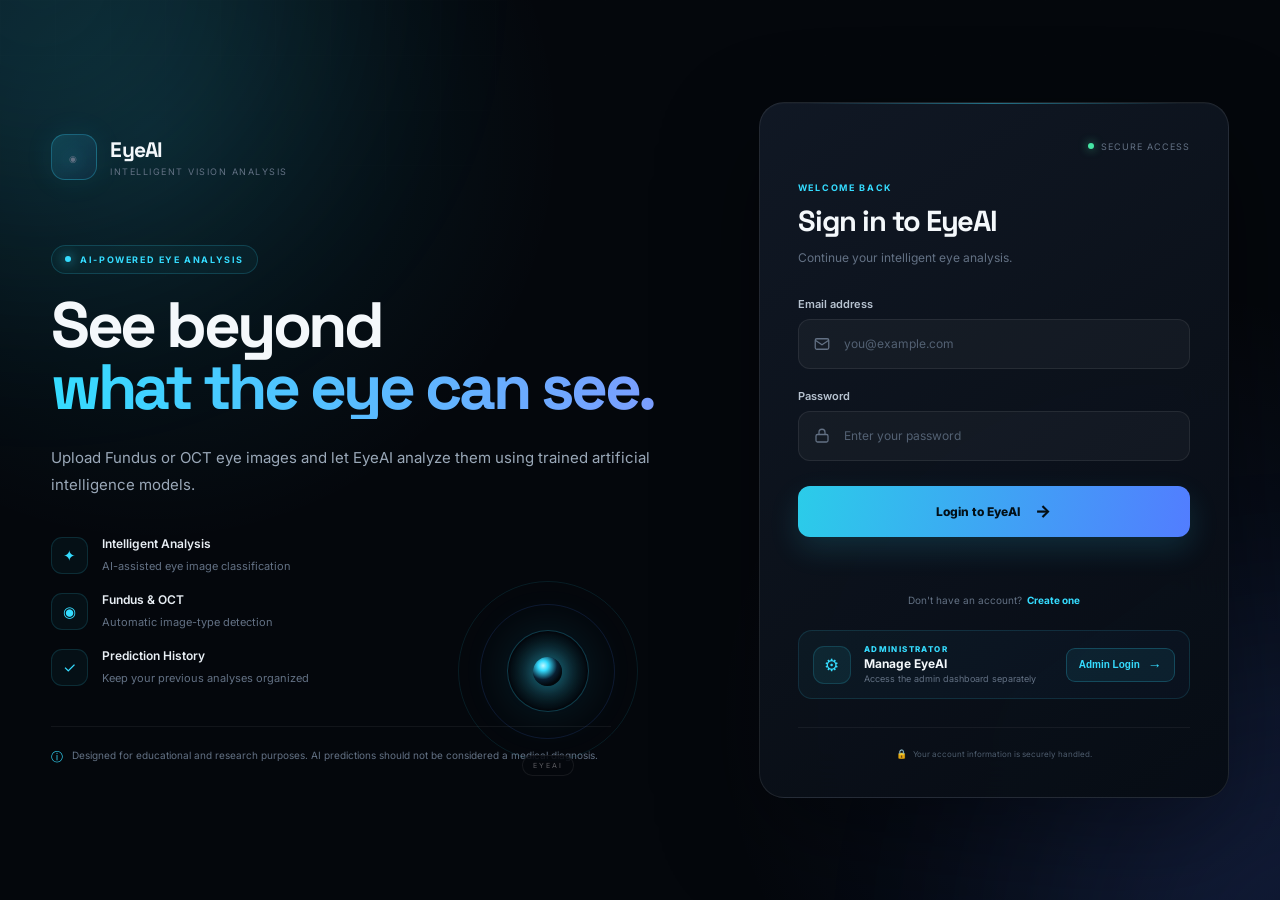
==== commit 8b17a77c: "update code" ====
--- a/frontend/dashboard.html
+++ b/frontend/dashboard.html
@@ -254,10 +254,10 @@
 
                     <h2>
 
-                        See beyond
+                        Your eye analysis,
 
                         <span>
-                            what the eye can see.
+                            made intelligently.
                         </span>
 
                     </h2>
@@ -265,12 +265,17 @@
 
                     <p>
 
-                        Upload a retinal or OCT image and let
-                        our AI automatically identify the
-                        image type and analyze it using the
-                        appropriate trained model.
+                        Upload a retinal or OCT image and get a fast, AI-assisted screening result with automatic scan-type detection.
 
                     </p>
+
+
+                    <div class="hero-trust-line">
+                        <span class="hero-trust-dot"></span>
+                        <span>Secure local analysis</span>
+                        <span class="hero-trust-divider"></span>
+                        <span>Instant AI results</span>
+                    </div>
 
 
                     <div class="hero-features">
@@ -451,6 +456,33 @@
                         Average model confidence
                     </span>
 
+                </div>
+
+            </section>
+
+
+            <!-- =================================================
+                 QUICK ACTIONS
+            ================================================== -->
+
+            <section class="quick-actions-card" aria-label="Quick actions">
+
+                <div class="quick-actions-copy">
+                    <span class="section-kicker">QUICK ACTIONS</span>
+                    <strong>Continue your eye analysis</strong>
+                    <span>Start a new scan or review your previous results.</span>
+                </div>
+
+                <div class="quick-actions-buttons">
+                    <button type="button" class="quick-action primary" onclick="document.getElementById('upload-area')?.scrollIntoView({behavior:'smooth', block:'center'});">
+                        <span>＋</span>
+                        New Analysis
+                    </button>
+
+                    <button type="button" class="quick-action" onclick="document.getElementById('history')?.scrollIntoView({behavior:'smooth', block:'center'});">
+                        <span>↗</span>
+                        View History
+                    </button>
                 </div>
 
             </section>
@@ -1032,6 +1064,58 @@
                     </div>
 
 
+                    <!-- =================================================
+                         CARE GUIDANCE
+                    ================================================== -->
+                    <div id="care-guidance" class="care-guidance">
+
+                        <div class="care-guidance-header">
+                            <div>
+                                <span class="section-kicker">NEXT STEP</span>
+                                <h3>What should I do next?</h3>
+                                <p id="care-summary">Guidance based on the AI screening result.</p>
+                            </div>
+                            <span id="care-urgency-badge" class="care-urgency-badge">—</span>
+                        </div>
+
+                        <div class="care-grid">
+                            <div class="care-card">
+                                <span class="care-card-label">WHAT THIS RESULT MEANS</span>
+                                <p id="care-meaning">—</p>
+                            </div>
+
+                            <div class="care-card">
+                                <span class="care-card-label">RECOMMENDED EXAMINATION</span>
+                                <ul id="care-examination"></ul>
+                            </div>
+
+                            <div class="care-card">
+                                <span class="care-card-label">SUGGESTED CHECKS / TESTS</span>
+                                <ul id="care-tests"></ul>
+                            </div>
+
+                            <div class="care-card">
+                                <span class="care-card-label">SUPPORTIVE HABITS</span>
+                                <ul id="care-habits"></ul>
+                            </div>
+
+                            <div class="care-card care-card-wide">
+                                <span class="care-card-label">FOLLOW-UP</span>
+                                <p id="care-followup">—</p>
+                            </div>
+
+                            <div class="care-card care-card-wide warning-card">
+                                <span class="care-card-label">WHEN TO SEEK URGENT CARE</span>
+                                <ul id="care-warning-signs"></ul>
+                            </div>
+                        </div>
+
+                        <div class="care-note">
+                            <span>ⓘ</span>
+                            <p id="care-disclaimer">This is supportive screening guidance, not a diagnosis or a treatment plan. Follow advice from a qualified eye-care professional.</p>
+                        </div>
+                    </div>
+
                     <div class="medical-disclaimer">
 
                         <span>
@@ -1075,13 +1159,12 @@
 
 
                         <h2>
-                            Prediction history
+                            Recent predictions
                         </h2>
 
 
                         <p>
-                            Your previous AI analyses
-                            appear here.
+                            Your latest AI analyses, confidence scores and results.
                         </p>
 
                     </div>
--- a/frontend/style.css
+++ b/frontend/style.css
@@ -4231,4 +4231,872 @@
             min(330px, 92vw);
     }
 
+}
+
+/* ============================================================
+   EYEAI — DASHBOARD REDESIGN OVERRIDES
+   Keeps the existing IDs/classes and JavaScript intact.
+   ============================================================ */
+
+:root {
+    --bg: #05080d;
+    --bg-soft: #09111b;
+    --card: rgba(12, 19, 29, 0.94);
+    --card-hover: rgba(16, 27, 40, 0.98);
+    --border: rgba(255,255,255,0.075);
+    --border-bright: rgba(53,220,255,0.30);
+    --text: #f4f8fb;
+    --text-soft: #9eacbc;
+    --text-muted: #647487;
+    --cyan: #35dcff;
+    --blue: #5b83ff;
+    --green: #46e6a5;
+    --danger: #ff6b7a;
+    --radius: 18px;
+}
+
+/* ---------- Page rhythm ---------- */
+
+.dashboard-content {
+    width: min(1240px, 92%);
+    padding: 34px 0 46px;
+}
+
+.dashboard-header {
+    height: 72px;
+    padding: 0 max(28px, 4vw);
+}
+
+.dashboard-footer {
+    width: min(1240px, 92%);
+    margin: 0 auto;
+    padding: 28px 0 36px;
+}
+
+/* ---------- Hero: compact, dashboard-first ---------- */
+
+.hero-section {
+    min-height: 300px;
+    margin-bottom: 22px;
+    padding: 28px 0 10px;
+    gap: 35px;
+}
+
+.hero-content {
+    max-width: 760px;
+}
+
+.hero-content h2 {
+    max-width: 760px;
+    font-size: clamp(38px, 5vw, 62px);
+    line-height: 1.02;
+    letter-spacing: -2.7px;
+    margin-bottom: 18px;
+}
+
+.hero-content > p {
+    max-width: 610px;
+    font-size: 14px;
+    line-height: 1.65;
+}
+
+.eyebrow {
+    margin-bottom: 14px;
+    padding: 7px 11px;
+    font-size: 9px;
+}
+
+.hero-features {
+    gap: 14px;
+    margin-top: 18px;
+}
+
+.hero-features div {
+    font-size: 10px;
+}
+
+.hero-visual {
+    width: 245px;
+    height: 245px;
+}
+
+.orbit-one {
+    width: 225px;
+    height: 225px;
+}
+
+.orbit-two {
+    width: 168px;
+    height: 168px;
+}
+
+.eye-core {
+    width: 112px;
+    height: 112px;
+}
+
+.eye-pupil {
+    width: 42px;
+    height: 42px;
+}
+
+.visual-label {
+    bottom: -2px;
+}
+
+.hero-trust-line {
+    display: flex;
+    align-items: center;
+    gap: 8px;
+    margin-top: 20px;
+    color: #708196;
+    font-size: 9px;
+    letter-spacing: .15px;
+}
+
+.hero-trust-dot {
+    width: 6px;
+    height: 6px;
+    border-radius: 50%;
+    background: var(--green);
+    box-shadow: 0 0 10px rgba(70,230,165,.6);
+}
+
+.hero-trust-divider {
+    width: 1px;
+    height: 12px;
+    background: rgba(255,255,255,.10);
+}
+
+/* ---------- Statistics: real dashboard cards ---------- */
+
+.stats-grid {
+    display: grid;
+    grid-template-columns: repeat(4, minmax(0,1fr));
+    gap: 12px;
+    margin: 0 0 16px;
+}
+
+.stat-card {
+    position: relative;
+    min-height: 126px;
+    padding: 18px 18px 16px;
+    border: 1px solid var(--border);
+    border-radius: 16px;
+    background:
+        linear-gradient(145deg, rgba(15,24,36,.96), rgba(8,13,21,.96));
+    box-shadow: 0 15px 45px rgba(0,0,0,.18);
+    overflow: hidden;
+    transition: transform .2s ease, border-color .2s ease, background .2s ease;
+}
+
+.stat-card::after {
+    content: "";
+    position: absolute;
+    left: 18px;
+    right: 18px;
+    bottom: 0;
+    height: 1px;
+    background: linear-gradient(90deg, transparent, rgba(53,220,255,.25), transparent);
+}
+
+.stat-card:hover {
+    transform: translateY(-2px);
+    border-color: rgba(53,220,255,.16);
+    background: var(--card-hover);
+}
+
+.stat-card-top {
+    margin-bottom: 13px;
+}
+
+.stat-label {
+    font-size: 8px;
+    letter-spacing: 1.5px;
+    color: #637286;
+}
+
+.stat-icon {
+    color: #4c88ff;
+    opacity: .85;
+}
+
+.stat-value {
+    font-family: "Space Grotesk", sans-serif;
+    font-size: 30px;
+    line-height: 1;
+    letter-spacing: -1px;
+}
+
+.stat-value-text {
+    font-size: 20px;
+    color: #eef6fb;
+    max-width: 100%;
+    overflow: hidden;
+    text-overflow: ellipsis;
+    white-space: nowrap;
+}
+
+.stat-description {
+    margin-top: 8px;
+    font-size: 9px;
+    color: #647487;
+}
+
+/* ---------- Quick actions ---------- */
+
+.quick-actions-card {
+    display: flex;
+    align-items: center;
+    justify-content: space-between;
+    gap: 20px;
+    margin-bottom: 16px;
+    padding: 16px 18px;
+    border: 1px solid rgba(255,255,255,.065);
+    border-radius: 16px;
+    background:
+        linear-gradient(90deg, rgba(53,220,255,.035), rgba(76,125,255,.02) 55%, rgba(255,255,255,.015));
+}
+
+.quick-actions-copy {
+    display: flex;
+    align-items: center;
+    flex-wrap: wrap;
+    gap: 8px 12px;
+}
+
+.quick-actions-copy .section-kicker {
+    width: 100%;
+    margin-bottom: 0;
+}
+
+.quick-actions-copy strong {
+    font-family: "Space Grotesk", sans-serif;
+    font-size: 13px;
+}
+
+.quick-actions-copy > span:last-child {
+    color: var(--text-muted);
+    font-size: 10px;
+}
+
+.quick-actions-buttons {
+    display: flex;
+    gap: 8px;
+    flex-shrink: 0;
+}
+
+.quick-action {
+    min-height: 36px;
+    padding: 0 13px;
+    border: 1px solid rgba(255,255,255,.08);
+    border-radius: 9px;
+    background: rgba(255,255,255,.025);
+    color: #aebdcb;
+    font: inherit;
+    font-size: 9px;
+    font-weight: 700;
+    cursor: pointer;
+    transition: .2s ease;
+}
+
+.quick-action span {
+    color: var(--cyan);
+    margin-right: 5px;
+}
+
+.quick-action:hover {
+    border-color: rgba(53,220,255,.24);
+    background: rgba(53,220,255,.05);
+    transform: translateY(-1px);
+}
+
+.quick-action.primary {
+    border-color: rgba(53,220,255,.25);
+    background: linear-gradient(135deg, rgba(53,220,255,.12), rgba(76,125,255,.09));
+    color: #e8faff;
+}
+
+/* ---------- Main cards ---------- */
+
+.upload-card,
+.result-card,
+.history-card {
+    margin-bottom: 16px;
+    padding: 24px;
+    border-radius: 18px;
+    box-shadow: 0 18px 55px rgba(0,0,0,.18);
+}
+
+.section-heading h2,
+.result-header h2,
+.history-header h2 {
+    font-size: 23px;
+}
+
+.section-heading p,
+.history-header p {
+    font-size: 11px;
+}
+
+/* ---------- Upload: tighter and more premium ---------- */
+
+.upload-area {
+    min-height: 245px;
+    margin-top: 20px;
+    border-radius: 15px;
+}
+
+.upload-empty {
+    min-height: 245px;
+    padding: 22px;
+}
+
+.upload-icon {
+    width: 56px;
+    height: 56px;
+    margin-bottom: 13px;
+    border-radius: 16px;
+}
+
+.upload-empty h3 {
+    font-size: 17px;
+}
+
+.upload-empty p {
+    font-size: 11px;
+    margin-bottom: 15px;
+}
+
+.browse-button {
+    padding: 9px 17px;
+    font-size: 10px;
+}
+
+.upload-formats {
+    margin-top: 14px;
+    font-size: 8px;
+}
+
+.analyze-row {
+    margin-top: 15px;
+}
+
+.analyze-button {
+    min-width: 180px;
+    padding: 12px 15px;
+    border-radius: 11px;
+    font-size: 10px;
+}
+
+/* ---------- Result ---------- */
+
+.result-card {
+    border-color: rgba(53,220,255,.10);
+}
+
+.result-main {
+    gap: 13px;
+}
+
+.prediction-block,
+.confidence-block,
+.probability-section,
+.disease-information {
+    padding: 20px;
+    border-radius: 14px;
+}
+
+#prediction {
+    font-size: clamp(25px, 3vw, 36px);
+}
+
+.confidence-value strong {
+    font-size: 34px;
+}
+
+/* ---------- History: make it look like a dashboard table ---------- */
+
+.history-card {
+    background:
+        linear-gradient(145deg, rgba(13,21,32,.97), rgba(7,12,19,.97));
+}
+
+.history {
+    margin-top: 18px;
+}
+
+.history-item {
+    grid-template-columns: minmax(170px,1.7fr) .8fr 1fr .8fr;
+    gap: 18px;
+    padding: 14px 16px;
+    margin-top: 7px;
+    border-radius: 11px;
+    background: rgba(255,255,255,.018);
+}
+
+.history-item:hover {
+    background: rgba(53,220,255,.045);
+    border-color: rgba(53,220,255,.16);
+    transform: translateX(2px);
+}
+
+.history-item strong {
+    font-size: 11px;
+}
+
+.history-item span {
+    font-size: 9px;
+}
+
+.history-count span {
+    font-size: 25px;
+}
+
+/* ---------- Footer ---------- */
+
+.dashboard-footer {
+    font-size: 9px;
+    color: #526174;
+}
+
+/* ---------- Scrollbar ---------- */
+
+::-webkit-scrollbar {
+    width: 7px;
+}
+
+::-webkit-scrollbar-track {
+    background: #05080d;
+}
+
+::-webkit-scrollbar-thumb {
+    background: rgba(92,125,160,.28);
+    border-radius: 20px;
+}
+
+::-webkit-scrollbar-thumb:hover {
+    background: rgba(53,220,255,.35);
+}
+
+/* ---------- Responsive ---------- */
+
+@media (max-width: 900px) {
+    .hero-section {
+        min-height: auto;
+    }
+
+    .hero-visual {
+        width: 190px;
+        height: 190px;
+    }
+
+    .orbit-one {
+        width: 175px;
+        height: 175px;
+    }
+
+    .orbit-two {
+        width: 132px;
+        height: 132px;
+    }
+
+    .eye-core {
+        width: 88px;
+        height: 88px;
+    }
+
+    .eye-pupil {
+        width: 34px;
+        height: 34px;
+    }
+
+    .stats-grid {
+        grid-template-columns: repeat(2, minmax(0,1fr));
+    }
+}
+
+@media (max-width: 700px) {
+    .dashboard-content {
+        width: 92%;
+        padding-top: 20px;
+    }
+
+    .dashboard-header {
+        height: 64px;
+        padding: 0 4%;
+    }
+
+    .hero-section {
+        display: block;
+        padding-top: 25px;
+    }
+
+    .hero-content h2 {
+        font-size: 39px;
+        letter-spacing: -1.8px;
+    }
+
+    .hero-visual {
+        display: none;
+    }
+
+    .stats-grid {
+        grid-template-columns: 1fr 1fr;
+    }
+
+    .stat-card {
+        min-height: 112px;
+        padding: 15px;
+    }
+
+    .stat-value {
+        font-size: 26px;
+    }
+
+    .quick-actions-card {
+        align-items: flex-start;
+        flex-direction: column;
+    }
+
+    .quick-actions-buttons {
+        width: 100%;
+    }
+
+    .quick-action {
+        flex: 1;
+    }
+
+    .upload-card,
+    .result-card,
+    .history-card {
+        padding: 17px;
+        border-radius: 15px;
+    }
+
+    .section-heading,
+    .result-header,
+    .history-header {
+        gap: 12px;
+    }
+
+    .section-heading h2,
+    .result-header h2,
+    .history-header h2 {
+        font-size: 20px;
+    }
+
+    .history-item {
+        grid-template-columns: 1fr 1fr;
+        gap: 8px;
+    }
+
+    .detection-strip {
+        display: grid;
+        grid-template-columns: 1fr;
+        gap: 12px;
+    }
+
+    .detection-divider {
+        width: 100%;
+        height: 1px;
+        margin: 0;
+    }
+
+    .result-main {
+        grid-template-columns: 1fr;
+    }
+
+    .disease-info-grid {
+        grid-template-columns: 1fr;
+    }
+}
+
+
+/* ============================================================
+   ADMINISTRATOR ACCESS
+   ============================================================ */
+
+.admin-access-card {
+    display: flex;
+    align-items: center;
+    gap: 13px;
+    margin-top: 24px;
+    padding: 13px 14px;
+    border: 1px solid rgba(53, 220, 255, 0.13);
+    border-radius: 14px;
+    background: linear-gradient(135deg, rgba(53, 220, 255, 0.045), rgba(76, 125, 255, 0.035));
+    transition: 0.25s ease;
+}
+
+.admin-access-card:hover {
+    border-color: rgba(53, 220, 255, 0.28);
+    background: linear-gradient(135deg, rgba(53, 220, 255, 0.07), rgba(76, 125, 255, 0.055));
+    transform: translateY(-1px);
+}
+
+.admin-access-icon {
+    width: 38px;
+    height: 38px;
+    flex: 0 0 38px;
+    display: flex;
+    align-items: center;
+    justify-content: center;
+    border: 1px solid rgba(53, 220, 255, 0.16);
+    border-radius: 11px;
+    color: var(--auth-cyan);
+    background: rgba(53, 220, 255, 0.07);
+    font-size: 17px;
+}
+
+.admin-access-content {
+    min-width: 0;
+    flex: 1;
+}
+
+.admin-access-label {
+    display: block;
+    margin-bottom: 2px;
+    color: var(--auth-cyan);
+    font-size: 8px;
+    font-weight: 800;
+    letter-spacing: 1.4px;
+}
+
+.admin-access-content strong {
+    display: block;
+    color: var(--auth-text);
+    font-size: 12px;
+    font-weight: 700;
+}
+
+.admin-access-content small {
+    display: block;
+    margin-top: 2px;
+    color: var(--auth-muted);
+    font-size: 9px;
+    line-height: 1.4;
+}
+
+.admin-login-button {
+    flex-shrink: 0;
+    display: inline-flex;
+    align-items: center;
+    gap: 8px;
+    padding: 9px 12px;
+    border: 1px solid rgba(53, 220, 255, 0.22);
+    border-radius: 9px;
+    background: rgba(53, 220, 255, 0.07);
+    color: var(--auth-cyan);
+    font-size: 10px;
+    font-weight: 700;
+    cursor: pointer;
+    transition: 0.25s ease;
+}
+
+.admin-login-button span {
+    font-size: 14px;
+    line-height: 1;
+}
+
+.admin-login-button:hover {
+    border-color: rgba(53, 220, 255, 0.48);
+    background: linear-gradient(135deg, var(--auth-cyan), var(--auth-blue));
+    color: #031018;
+    transform: translateY(-1px);
+    box-shadow: 0 8px 24px rgba(53, 220, 255, 0.14);
+}
+
+@media (max-width: 600px) {
+    .admin-access-card {
+        align-items: flex-start;
+        flex-wrap: wrap;
+    }
+
+    .admin-login-button {
+        width: 100%;
+        justify-content: center;
+        margin-top: 3px;
+    }
+}
+
+/* ============================================================
+   CARE GUIDANCE
+   ============================================================ */
+
+.care-guidance {
+    margin-top: 28px;
+    padding: 28px;
+    border: 1px solid rgba(53, 220, 255, 0.14);
+    border-radius: 20px;
+    background: linear-gradient(145deg, rgba(12, 22, 33, 0.94), rgba(7, 13, 21, 0.9));
+    box-shadow: 0 20px 55px rgba(0, 0, 0, 0.18);
+}
+
+.care-guidance-header {
+    display: flex;
+    align-items: flex-start;
+    justify-content: space-between;
+    gap: 20px;
+    margin-bottom: 20px;
+}
+
+.care-guidance-header h3 {
+    font-family: "Space Grotesk", sans-serif;
+    font-size: 25px;
+    letter-spacing: -0.7px;
+}
+
+.care-guidance-header p {
+    margin-top: 7px;
+    color: var(--text-muted);
+    font-size: 13px;
+    line-height: 1.6;
+}
+
+.care-urgency-badge {
+    display: inline-flex;
+    align-items: center;
+    justify-content: center;
+    min-height: 34px;
+    padding: 7px 13px;
+    border-radius: 999px;
+    border: 1px solid rgba(53, 220, 255, 0.2);
+    color: var(--cyan);
+    background: rgba(53, 220, 255, 0.06);
+    font-size: 10px;
+    font-weight: 800;
+    letter-spacing: 1px;
+    text-transform: uppercase;
+    white-space: nowrap;
+}
+
+.care-urgency-badge.low {
+    color: var(--green);
+    border-color: rgba(70, 230, 165, 0.22);
+    background: rgba(70, 230, 165, 0.06);
+}
+
+.care-urgency-badge.moderate {
+    color: #f6c85f;
+    border-color: rgba(246, 200, 95, 0.22);
+    background: rgba(246, 200, 95, 0.06);
+}
+
+.care-urgency-badge.prompt,
+.care-urgency-badge.high {
+    color: #ff9b67;
+    border-color: rgba(255, 155, 103, 0.25);
+    background: rgba(255, 155, 103, 0.07);
+}
+
+.care-urgency-badge.urgent {
+    color: var(--danger);
+    border-color: rgba(255, 107, 122, 0.28);
+    background: rgba(255, 107, 122, 0.08);
+}
+
+.care-grid {
+    display: grid;
+    grid-template-columns: repeat(2, minmax(0, 1fr));
+    gap: 14px;
+}
+
+.care-card {
+    padding: 19px;
+    border: 1px solid rgba(255, 255, 255, 0.07);
+    border-radius: 15px;
+    background: rgba(255, 255, 255, 0.025);
+}
+
+.care-card-wide {
+    grid-column: 1 / -1;
+}
+
+.care-card-label {
+    display: block;
+    margin-bottom: 9px;
+    color: var(--cyan);
+    font-size: 9px;
+    font-weight: 800;
+    letter-spacing: 1.5px;
+}
+
+.care-card p {
+    color: var(--text-soft);
+    font-size: 13px;
+    line-height: 1.7;
+}
+
+.care-card ul {
+    list-style: none;
+    display: grid;
+    gap: 8px;
+}
+
+.care-card li {
+    position: relative;
+    padding-left: 20px;
+    color: var(--text-soft);
+    font-size: 13px;
+    line-height: 1.55;
+}
+
+.care-card li::before {
+    content: "✓";
+    position: absolute;
+    left: 0;
+    top: 0;
+    color: var(--green);
+    font-weight: 800;
+}
+
+.warning-card {
+    border-color: rgba(255, 155, 103, 0.16);
+    background: rgba(255, 155, 103, 0.025);
+}
+
+.warning-card li::before {
+    content: "⚠";
+    color: #ff9b67;
+}
+
+.care-note {
+    display: flex;
+    align-items: flex-start;
+    gap: 10px;
+    margin-top: 15px;
+    padding: 13px 15px;
+    border: 1px solid rgba(246, 200, 95, 0.15);
+    border-radius: 13px;
+    background: rgba(246, 200, 95, 0.035);
+}
+
+.care-note > span {
+    color: #f6c85f;
+    font-size: 14px;
+}
+
+.care-note p {
+    color: var(--text-muted);
+    font-size: 11px;
+    line-height: 1.55;
+}
+
+@media (max-width: 760px) {
+    .care-guidance {
+        padding: 20px;
+    }
+
+    .care-guidance-header {
+        flex-direction: column;
+    }
+
+    .care-grid {
+        grid-template-columns: 1fr;
+    }
+
+    .care-card-wide {
+        grid-column: auto;
+    }
 }
